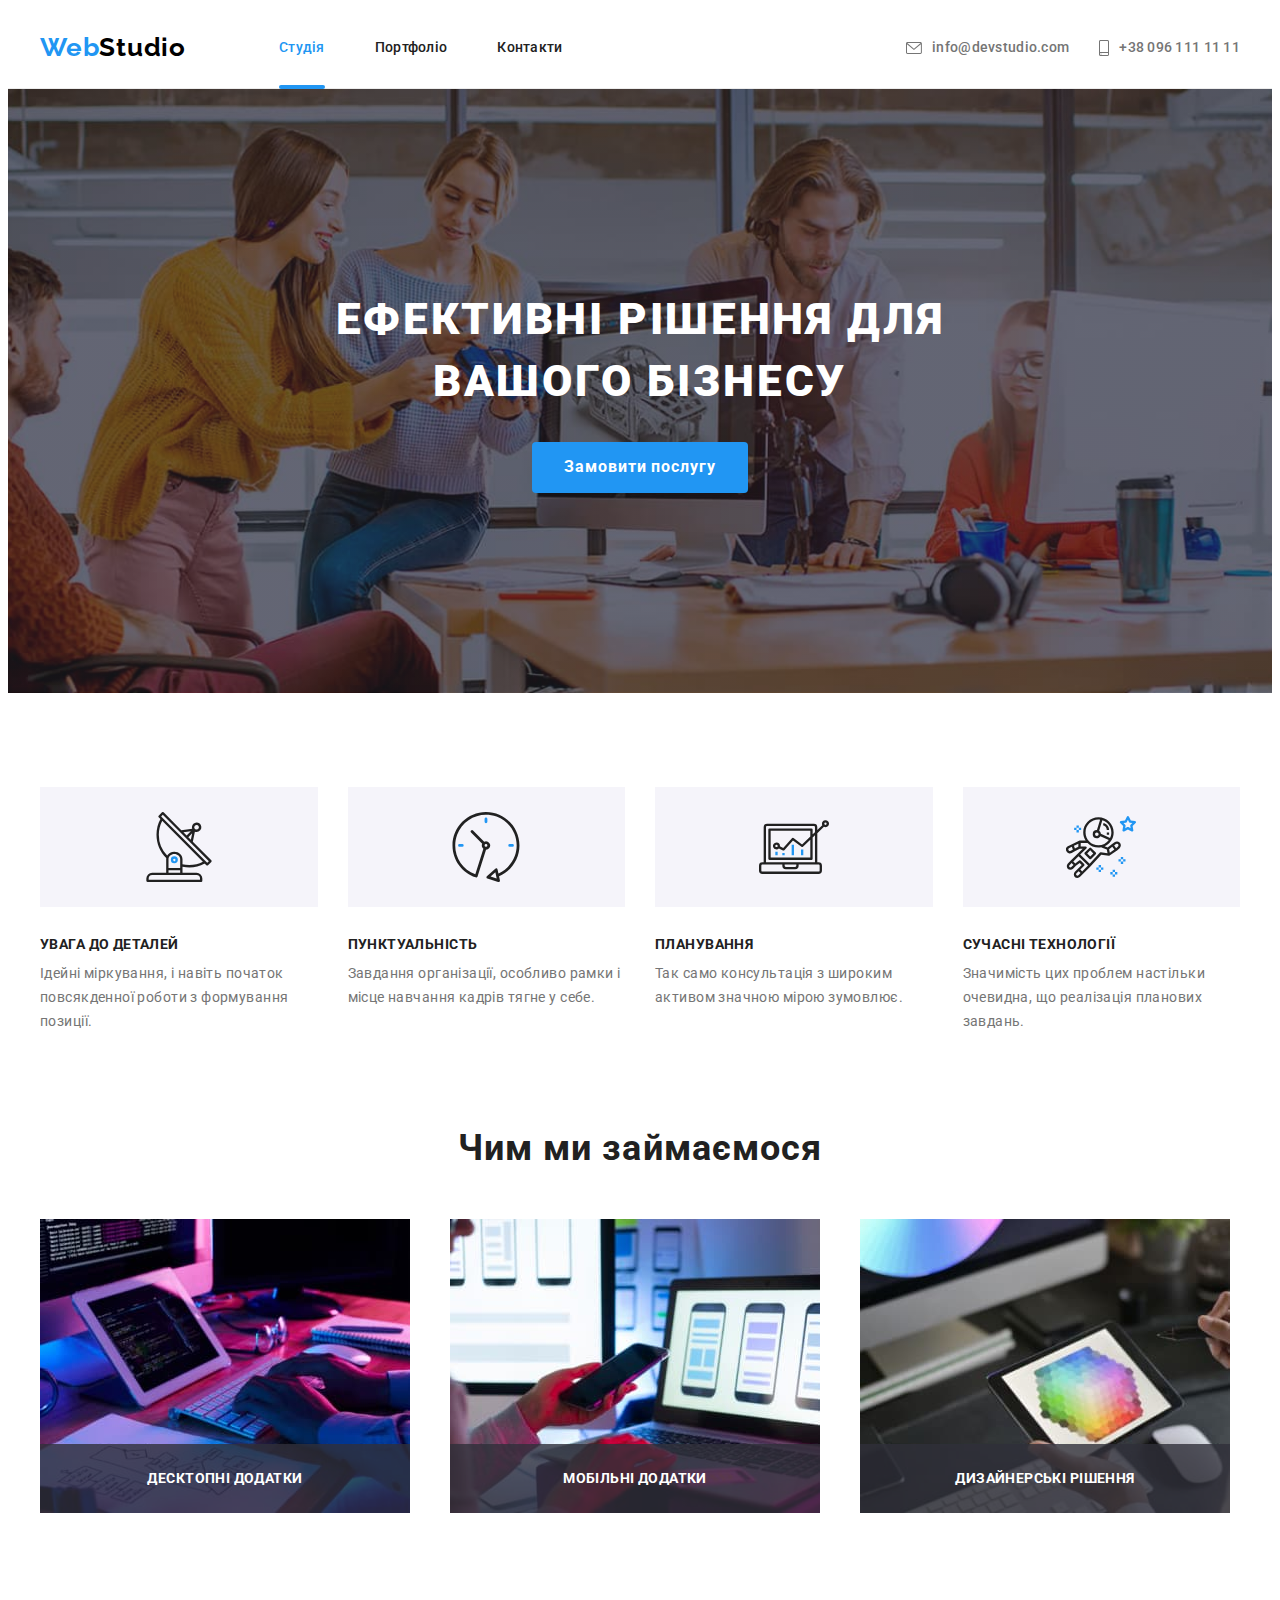
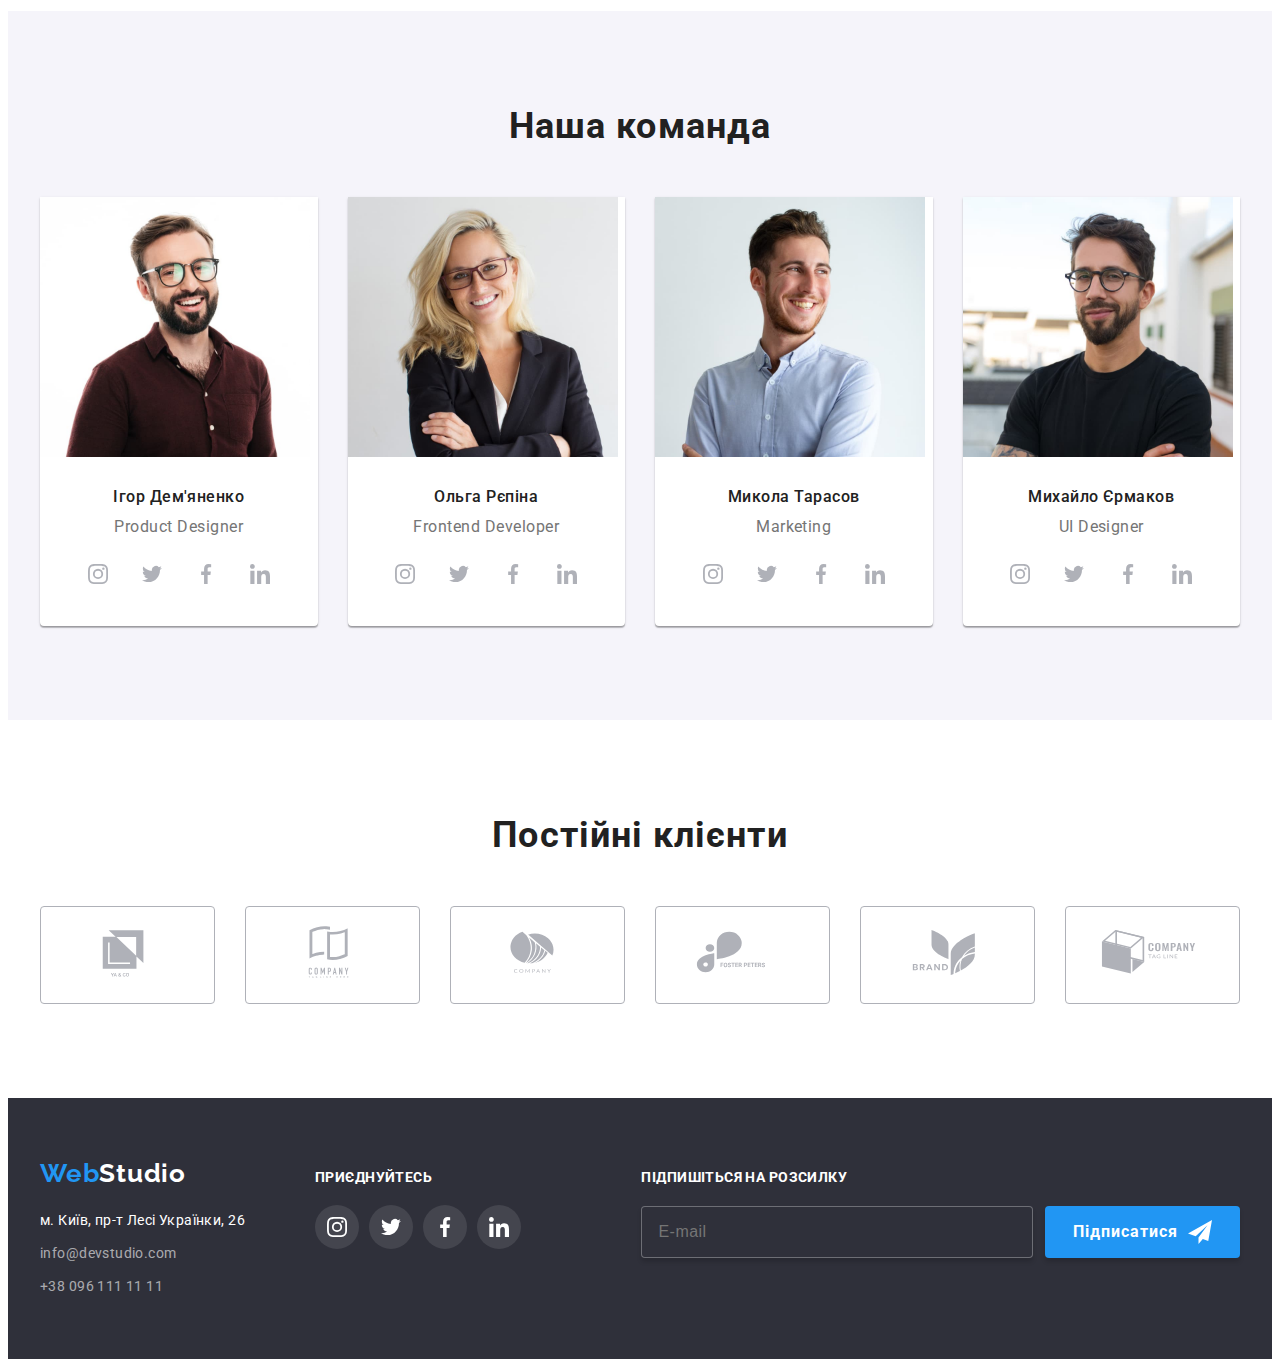
==== index.html @ 4462b72f "hw7" ====
<!DOCTYPE html>
<!-- установить язык страницы -->
<html lang="uk">

<head>
  <meta charset="UTF-8">
  <meta http-equiv="X-UA-Compatible" content="IE=edge">
  <meta name="viewport" content="width=device-width, initial-scale=1.0">
  <title>WebStudio</title>
  <!-- подключение шрифтов -->
  <link rel="preconnect" href="https://fonts.googleapis.com">
  <link rel="preconnect" href="https://fonts.gstatic.com" crossorigin>
  <link href="https://fonts.googleapis.com/css2?family=Raleway:wght@700&family=Roboto:wght@400;500;700;900&display=swap"
    rel="stylesheet">
  <!-- нормализатор modern-normalize -->
  <link rel="stylesheet" href="https://cdnjs.cloudflare.com/ajax/libs/modern-normalize/1.1.0/modern-normalize.min.css"
    integrity="sha512-wpPYUAdjBVSE4KJnH1VR1HeZfpl1ub8YT/NKx4PuQ5NmX2tKuGu6U/JRp5y+Y8XG2tV+wKQpNHVUX03MfMFn9Q=="
    crossorigin="anonymous" referrerpolicy="no-referrer" />
  <!-- подключение стилей -->
  <link rel="stylesheet" href="./css/styles.css">
</head>

<body>

  <header class="header">
    <div class="container">

      <a class="logo link" href="./index.html" lang="en">
        <span class="accent-color">Web</span><span class="secondary-color">Studio</span></a>

      <nav>
        <ul class="site-nav list">
          <li class="item-nav"><a class="link-nav current link" href="">Студія</a></li>
          <li class="item-nav"><a class="link-nav link" href="./portfolio.html">Портфоліо</a></li>
          <li class="item-nav"><a class="link-nav link" href="">Контакти</a></li>
        </ul>
      </nav>

      <ul class="contact-header list">

        <li class="item-contact">
          <a class="link-contact link" href="mailto:info@devstudio.com">
            <svg width="16" height="12">
              <use href="./images/icons.svg#icon-envelope"></use>
            </svg>info@devstudio.com</a>
        </li>

        <li class="item-contact">
          <a class="link-contact link" href="tel:+380961111111">
            <svg width="10" height="16">
              <use href="./images/icons.svg#icon-smartphone"></use>
            </svg>+38 096 111 11 11</a>
        </li>
      </ul>
    </div>
  </header>

  <main>

    <!-- hero -->
    <section class="section hero">
      <div class="container">
        <h1 class="title-hero">Ефективні рішення для<br>вашого бізнесу</h1>
        <!-- добавлен JS data-modal-open -->
        <button class="button-hero" type="button" data-modal-open>Замовити послугу</button>
      </div>
    </section>

    <!-- features -->
    <section class="section">
      <div class="container">
        <h2 class="visually-hidden">Особлівості студії</h2>

        <ul class="list-features list">

          <li class="item-features icon-antenna">
            <div class="icon-box">
              <svg width="70" height="70">
                <use href="./images/icons.svg#icon-antenna"></use>
              </svg>
            </div>
            <h3 class="title-secondary title-features">УВАГА ДО ДЕТАЛЕЙ</h3>
            <p class="text-features">Ідейні міркування, і навіть початок повсякденної роботи з формування позиції.</p>
          </li>

          <li class="item-features icon-clock">
            <div class="icon-box">
              <svg width="70" height="70">
                <use href="./images/icons.svg#icon-clock"></use>
              </svg>
            </div>
            <h3 class="title-secondary title-features">ПУНКТУАЛЬНІСТЬ</h3>
            <p class="text-features">Завдання організації, особливо рамки і місце навчання кадрів тягне у себе.</p>
          </li>

          <li class="item-features icon-diagram">
            <div class="icon-box">
              <svg width="70" height="70">
                <use href="./images/icons.svg#icon-diagram"></use>
              </svg>
            </div>
            <h3 class="title-secondary title-features">ПЛАНУВАННЯ</h3>
            <p class="text-features">Так само консультація з широким активом значною мірою зумовлює.</p>
          </li>

          <li class="item-features icon-astronaut">
            <div class="icon-box">
              <svg width="70" height="70">
                <use href="./images/icons.svg#icon-astronaut"></use>
              </svg>
            </div>
            <h3 class="title-secondary title-features">СУЧАСНІ ТЕХНОЛОГІЇ</h3>
            <p class="text-features">Значимість цих проблем настільки очевидна, що реалізація планових завдань.</p>
          </li>
        </ul>
      </div>
    </section>

    <!-- services -->
    <section class="section services">
      <div class="container">
        <h2 class="title">Чим ми займаємося</h2>
        <ul class="list-services list">

          <li class="item-services">
            <div class="box-services">
              <a href="#">
                <img class="image" src="./images/box-1.jpg"
                  alt="Робочий стіл на якому стоїть монітор, планшет, руки людини набирають текст на клавіатурі, поряд лист бумаги з схемою"
                  width="370">
                <h3 class="title-secondary title-services">Десктопні додатки</h3>
              </a>
            </div>
          </li>

          <li class="item-services">
            <div class="box-services">
              <a href="#">
                <img class="image" src="./images/box-2.jpg"
                  alt="Руки держать мобільний телефон, на єкрані ноутбука зображено 3 мобільних телефона" width="370">
                <h3 class="title-secondary title-services">Мобільні додатки</h3>
              </a>
            </div>
          </li>

          <li class="item-services">
            <div class="box-services">
              <a href="#">
                <img class="image" src="./images/box-3.jpg"
                  alt="Руки держать планшет, на якому зображено кольорову фігуру" width="370">
                <h3 class="title-secondary title-services">Дизайнерські рішення</h3>
              </a>
            </div>
          </li>
        </ul>
      </div>
    </section>

    <!-- staff -->
    <section class="section staff">
      <div class="container">

        <h2 class="title">Наша команда</h2>

        <ul class="list-staff list">

          <!-- Card 1 -->
          <li class="item-staff">
            <img class="image" src="./images/img-1.jpg" alt="Зображення Ігора Дем'яненка" width="270">
            <div class="description">
              <h3 class="title-staff">Ігор Дем'яненко</h3>
              <p class="text-staff" lang="en">Product Designer</p>
              <ul class="socials list">
                <li class="item-socials">
                  <a class="link-socials link" href="">
                    <svg width="20" height="20">
                      <use href="./images/icons.svg#icon-instagram"></use>
                    </svg>
                  </a>
                </li>

                <li class="item-socials">
                  <a class="link-socials link" href="">
                    <svg width="20" height="20">
                      <use href="./images/icons.svg#icon-twitter"></use>
                    </svg>
                  </a>
                </li>

                <li class="item-socials">
                  <a class="link-socials link" href="">
                    <svg width="20" height="20">
                      <use href="./images/icons.svg#icon-facebook"></use>
                    </svg>
                  </a>
                </li>

                <li class="item-socials">
                  <a class="link-socials link" href="">
                    <svg width="20" height="20">
                      <use href="./images/icons.svg#icon-linkedin"></use>
                    </svg>
                  </a>
                </li>
              </ul>
            </div>

          </li>

          <!-- Cadr 2 -->
          <li class="item-staff">
            <img class="image" src="./images/img-2.jpg" alt="Зображення Ольги Рєпіної" width="270">
            <div class="description">
              <h3 class="title-staff">Ольга Рєпіна</h3>
              <p class="text-staff" lang="en">Frontend Developer</p>

              <ul class="socials list">
                <li class="item-socials">
                  <a class="link-socials link" href="">
                    <svg width="20" height="20">
                      <use href="./images/icons.svg#icon-instagram"></use>
                    </svg>
                  </a>
                </li>

                <li class="item-socials">
                  <a class="link-socials link" href="">
                    <svg width="20" height="20">
                      <use href="./images/icons.svg#icon-twitter"></use>
                    </svg>
                  </a>
                </li>

                <li class="item-socials">
                  <a class="link-socials link" href="">
                    <svg width="20" height="20">
                      <use href="./images/icons.svg#icon-facebook"></use>
                    </svg>
                  </a>
                </li>

                <li class="item-socials">
                  <a class="link-socials link" href="">
                    <svg width="20" height="20">
                      <use href="./images/icons.svg#icon-linkedin"></use>
                    </svg>
                  </a>
                </li>
              </ul>
            </div>
          </li>

          <!-- Card 3 -->
          <li class="item-staff">
            <img class="image" src="./images/img-3.jpg" alt="Зображення Миколи Тарасова" width="270">
            <div class="description">
              <h3 class="title-staff">Микола Тарасов</h3>
              <p class="text-staff" lang="en">Marketing</p>

              <ul class="socials list">
                <li class="item-socials">
                  <a class="link-socials link" href="">
                    <svg width="20" height="20">
                      <use href="./images/icons.svg#icon-instagram"></use>
                    </svg>
                  </a>
                </li>

                <li class="item-socials">
                  <a class="link-socials link" href="">
                    <svg width="20" height="20">
                      <use href="./images/icons.svg#icon-twitter"></use>
                    </svg>
                  </a>
                </li>

                <li class="item-socials">
                  <a class="link-socials link" href="">
                    <svg width="20" height="20">
                      <use href="./images/icons.svg#icon-facebook"></use>
                    </svg>
                  </a>
                </li>

                <li class="item-socials">
                  <a class="link-socials link" href="">
                    <svg width="20" height="20">
                      <use href="./images/icons.svg#icon-linkedin"></use>
                    </svg>
                  </a>
                </li>
              </ul>
            </div>
          </li>

          <!-- cadr 4 -->
          <li class="item-staff">
            <img class="image" src="./images/img-4.jpg" alt="Зображення Михайла Єрмакова" width="270">
            <div class="description">
              <h3 class="title-staff">Михайло Єрмаков</h3>
              <p class="text-staff" lang="en">UI Designer</p>

              <ul class="socials list">
                <li class="item-socials">
                  <a class="link-socials link" href="">
                    <svg width="20" height="20">
                      <use href="./images/icons.svg#icon-instagram"></use>
                    </svg>
                  </a>
                </li>

                <li class="item-socials">
                  <a class="link-socials link" href="">
                    <svg width="20" height="20">
                      <use href="./images/icons.svg#icon-twitter"></use>
                    </svg>
                  </a>
                </li>

                <li class="item-socials">
                  <a class="link-socials link" href="">
                    <svg width="20" height="20">
                      <use href="./images/icons.svg#icon-facebook"></use>
                    </svg>
                  </a>
                </li>

                <li class="item-socials">
                  <a class="link-socials link" href="">
                    <svg width="20" height="20">
                      <use href="./images/icons.svg#icon-linkedin"></use>
                    </svg>
                  </a>
                </li>
              </ul>
            </div>
          </li>
        </ul>
      </div>
    </section>

    <!-- customers -->
    <section class="section customers">
      <div class="container">

        <h2 class="title">Постійні клієнти</h2>

        <ul class="list-customers list">

          <li class="item-customers">
            <a class="link-customers link" href="">
              <svg width="106" height="60">
                <use class="icon-customers" href="./images/icons.svg#icon-logo-1"></use>
              </svg>
            </a>
          </li>

          <li class="item-customers">
            <a class="link-customers link" href="">
              <svg width="106" height="60">
                <use class="icon-customers" href="./images/icons.svg#icon-logo-2"></use>
              </svg>
            </a>
          </li>

          <li class="item-customers">
            <a class="link-customers link" href="">
              <svg width="106" height="60">
                <use class="icon-customers" href="./images/icons.svg#icon-logo-3"></use>
              </svg>
            </a>
          </li>

          <li class="item-customers">
            <a class="link-customers link" href="">
              <svg width="106" height="60">
                <use class="icon-customers" href="./images/icons.svg#icon-logo-4"></use>
              </svg>
            </a>
          </li>

          <li class="item-customers">
            <a class="link-customers link" href="">
              <svg width="106" height="60">
                <use class="icon-customers" href="./images/icons.svg#icon-logo-5"></use>
              </svg>
            </a>
          </li>

          <li class="item-customers">
            <a class="link-customers link" href="">
              <svg width="106" height="60">
                <use class="icon-customers" href="./images/icons.svg#icon-logo-6"></use>
              </svg>
            </a>
          </li>

        </ul>
      </div>
    </section>
  </main>

  <footer class="footer">
    <div class="container">
      <div class="list-footer list">

        <!-- WebStudio -->
        <div class="item-footer">
          <a class="logo link" href="./index.html" lang="en">
            <span class="accent-color">Web</span><span class="secondary-color">Studio</span></a>

          <address>
            <ul class="contact-footer list">
              <li class="item-contact address">м. Київ, пр-т Лесі Українки, 26</li>
              <li class="item-contact"><a class="link-contact link-footer link"
                  href="mailto:info@devstudio.com">info@devstudio.com</a>
              </li>
              <li class="item-contact"><a class="link-contact link-footer link" href="tel:+380961111111">+38 096 111 11
                  11</a></li>
            </ul>
          </address>
        </div>

        <!-- приєднуйтесь -->
        <div class="item-footer">
          <h2 class="title-socials">приєднуйтесь</h2>
          <ul class="socials list">
            <li class="item-socials">
              <a class="link-socials footer-socials link" href="">
                <svg width="20" height="20">
                  <use href="./images/icons.svg#icon-instagram"></use>
                </svg>
              </a>
            </li>

            <li class="item-socials">
              <a class="link-socials footer-socials link" href="">
                <svg width="20" height="20">
                  <use href="./images/icons.svg#icon-twitter"></use>
                </svg>
              </a>
            </li>

            <li class="item-socials">
              <a class="link-socials footer-socials link" href="">
                <svg width="20" height="20">
                  <use href="./images/icons.svg#icon-facebook"></use>
                </svg>
              </a>
            </li>

            <li class="item-socials">
              <a class="link-socials footer-socials link" href="">
                <svg width="20" height="20">
                  <use href="./images/icons.svg#icon-linkedin"></use>
                </svg>
              </a>
            </li>
          </ul>
        </div>

        <!-- підпишіться на розсилку -->
        <div class="item-footer">
          <label for="mail-footer" class="title-socials">Підпишіться на розсилку</label>
          <div class="input-btn">
            <input class="input-footer" type="email" name="user-email" id="mail-footer" placeholder="E-mail">
            <button class="btn-send btn-footer" type="button">
              Підписатися
              <svg class="icon-telegram" width="24" height="24">
                <use href="./images/icons.svg#icon-footer-telegram"></use>
              </svg>
            </button>
          </div>

        </div>
      </div>
    </div>
  </footer>

  <!-- Модально окно -->
  <!-- добавлен JS data-modal -->
  <div class="backdrop is-hidden" data-modal>

    <div class="modal">
      <!-- добавлен JS data-modal-close -->
      <button class="close-link" type="button" data-modal-close href="">
        <svg class="icon-close" width="18" height="18">
          <use href="./images/icons.svg#icon-close"></use>
        </svg>
      </button>
      <!-- <a class="close-link" data-modal-close href="">
        <svg class="icon-close" width="18" height="18">
          <use href="./images/icons.svg#icon-close"></use>
        </svg>
      </a> -->

      <form class="form" name="userdata">

        <h2 class="form-title">Залиште свої дані, ми вам передзвонимо</h2>

        <div class="form-field">
          <label class="form-label" for="name">Ім'я</label>
          <div class="box-input">
            <input class="form-input" type="text" name="username" id="name">
            <svg class="form-icon" width="18" height="18">
              <use href="./images/icons.svg#icon-form-name"></use>
            </svg>
          </div>

        </div>

        <div class="form-field">
          <label class="form-label" for="tel">Телефон</label>
          <div class="box-input">
            <input class="form-input" type="tel" name="usertel" id="tel">
            <svg class="form-icon" width="18" height="18">
              <use href="./images/icons.svg#icon-form-tel"></use>
            </svg>
          </div>
        </div>

        <div class="form-field">
          <label class="form-label" for="mail">Пошта</label>
          <div class="box-input">
            <input class="form-input" type="email" name="usermail" id="mail">
            <svg class="form-icon" width="18" height="18">
              <use href="./images/icons.svg#icon-form-mail"></use>
            </svg>
          </div>
        </div>

        <div class="form-field comment">
          <label class="form-label" for="comment">Коментар</label>
          <textarea class="form-input form-comment" name="comment" id="comment" rows="8"
            placeholder="Введіть текст"></textarea>
        </div>

        <!-- Checkbox -->
        <div class="form-consent">
          <label class="checkbox-label">
            <input class="checkbox" type="checkbox" name="userconsent">
            <span class="checkbox-icon"></span>

            <!-- вариант с использованием спрайта -->
            <!-- <svg class="checkbox-icon" width="16" height="15">
              <use href="./images/icons.svg#icon-form-check"></use>
            </svg> -->

            Погоджуюся з розсилкою та приймаю <a href="#">Умови договору</a>
          </label>
        </div>

        <div class="form-buttom">
          <button class="btn-send" type="submit">Відправити</button>
        </div>

      </form>
    </div>
  </div>

  <!-- JS для открытияя/закрытия модального онка -->
  <script src="./js/modal.js"></script>
</body>

</html>
---- css/styles.css ----
:root {
  --margin-item: 30px;
  --text-main-color: #757575;
  --text-secondary-color: #212121;
  --white-color: #FFFFFF;
  --black-color: #000000;
  --accent-color: #2196F3;
  --accent-secondary-color: #188CE8;
  --bg-primary-color: #2F303A;
  --bg-secondary-color: #F5F5F5;
  --bg-tertiary-color: #F5F4FA;
  --icon-color: #AFB1B8;
}

body {
  font-family: 'Roboto', sans-serif;

  color: var(--text-main-color);
  background-color: var(--white-color);

}

button {
  font-family: 'Roboto', sans-serif;
  cursor: pointer;
}

.list {
  margin: 0;
  padding: 0;

  list-style: none;
}

.link {
  text-decoration: none;
}

h1,
h2,
h3,
p {
  margin: 0;
}

.title {
  margin-bottom: 50px;

  font-weight: 700;
  font-size: 36px;
  line-height: 42px;
  text-align: center;
  letter-spacing: 0.03em;

  color: var(--text-secondary-color);
}

.title-secondary {
  font-weight: 700;
  font-size: 14px;
  line-height: 1.1;
  letter-spacing: 0.03em;
  text-transform: uppercase;
  text-align: left;

  color: var(--text-secondary-color);
}

.visually-hidden {
  position: absolute;
  white-space: nowrap;
  width: 1px;
  height: 1px;
  overflow: hidden;
  border: 0;
  padding: 0;
  clip: rect(0 0 0 0);
  clip-path: inset(50%);
  margin: -1px;
}

.section {
  padding-top: 94px;
  padding-bottom: 94px;
}

.container {
  padding: 0 15px;

  width: 1200px;
  margin: 0 auto;
}

.image {
  display: block;
}


/* header */

.header {
  border-bottom-width: 1px;
  border-bottom-style: solid;
  border-bottom-color: #ECECEC;
}

.header .container {
  display: flex;
  align-items: center;
}

.logo {
  font-family: 'Raleway', sans-serif;
  font-weight: 700;
  font-size: 26px;
  line-height: 1.2;
  letter-spacing: 0.03em;
}

.header .logo {
  margin-right: 93px;
}

.header .accent-color {
  color: var(--accent-color);
}

.header .secondary-color {
  color: var(--black-color);
}

.site-nav {
  display: flex;

  padding-top: 32px;
  padding-bottom: 32px;
}

.item-nav:not(:last-child) {
  margin-right: 50px;
}

.item-nav {
  position: relative;
}

.link-nav {
  color: var(--text-secondary-color);

  transition:
    color 250ms cubic-bezier(0.4, 0, 0.2, 1) 0s;
}

.link-nav:hover,
.link-nav:focus {
  color: var(--accent-color);
}

.link-nav.current {
  color: var(--accent-color);
}

.link-nav.current::after {
  position: absolute;
  display: block;

  margin-top: 29px;
  width: 100%;
  height: 4px;

  content: '';
  border-radius: 2px;
  background-color: var(--accent-color);
}

.site-nav,
.contact-header {
  font-weight: 500;
  font-size: 14px;
  line-height: 1.14;
  letter-spacing: 0.02em;
}

.contact-header {
  display: flex;
  margin-left: auto;
}

.header .item-contact:not(:last-child) {
  margin-right: 30px;
}

.link-contact {
  display: flex;
  align-items: center;

  color: var(--text-main-color);
  fill: var(--text-main-color);

  transition:
    color 250ms cubic-bezier(0.4, 0, 0.2, 1) 0s,
    fill 250ms cubic-bezier(0.4, 0, 0.2, 1) 0s;
}

.link-contact>svg {
  margin-right: 10px;
}

.link-contact:hover,
.link-contact:focus {
  color: var(--accent-color);
  fill: var(--accent-color);
}


/* ========== STUDIO PAGE ========== */


/* hero */

.hero {
  padding-top: 200px;
  padding-bottom: 200px;

  max-width: 1600px;
  margin: 0 auto;

  text-align: center;

  background-image:
    linear-gradient(to bottom,
      rgba(47, 48, 58, 0.4),
      rgba(47, 48, 58, 0.4)),
    url('../images/hero-bg.jpeg');

  background-position: center;
  background-repeat: no-repeat;
  background-size: cover;
  background-color: #C4C4C4;

}

.title-hero {
  margin-bottom: 30px;

  font-weight: 900;
  font-size: 44px;
  line-height: 1.4;
  letter-spacing: 0.06em;
  text-transform: uppercase;

  color: var(--white-color);
}

.button-hero {
  align-items: center;

  padding: 10px 32px;

  font-weight: 700;
  font-size: 16px;
  line-height: 1.9;
  text-align: center;
  letter-spacing: 0.06em;

  color: var(--white-color);
  background-color: var(--accent-color);

  border: none;
  border-radius: 4px;

  transition:
    background-color 250ms cubic-bezier(0.4, 0, 0.2, 1) 0s;
}

.button-hero:hover,
.button-hero:focus {
  background-color: var(--accent-secondary-color);
}


/* features */

.list-features {
  display: flex;
  flex-wrap: wrap;

  margin-right: calc(-1 * var(--margin-item));
  margin-bottom: calc(-1 * var(--margin-item));
}

.item-features {
  margin-right: var(--margin-item);
  margin-bottom: var(--margin-item);

  flex-basis: calc(100% / 4 - var(--margin-item));
}

.item-features:not(:last-child) {
  margin-right: 30px;
}

.icon-box {
  display: flex;
  justify-content: center;
  align-items: center;

  margin-bottom: 30px;
  height: 120px;

  background-color: var(--bg-tertiary-color);
}

.title-features {
  margin-bottom: 10px;
}

.text-features {
  font-size: 14px;
  line-height: 1.7;
  letter-spacing: 0.03em;
}


/* services */

.services {
  padding-top: 0;
}

.list-services {
  display: flex;
  flex-wrap: wrap;

  margin-right: -30px;
  margin-bottom: -30px;
}

.item-services {
  flex-basis: calc(100% / 3 - 30px);
}

.item-services:not(:last-child) {
  margin-right: 30px;
  margin-bottom: 30px;
}

.box-services {
  position: relative;
  display: inline-block;
}

.title-services {
  position: absolute;
  bottom: 0;
  left: 0;

  padding-top: 27px;
  padding-bottom: 27px;
  width: 100%;

  text-align: center;

  color: var(--white-color);
  background-color: rgba(47, 48, 58, 0.8);
}


/* staff */

.staff {
  background-color: var(--bg-tertiary-color);
}

.list-staff {
  display: flex;
  flex-wrap: wrap;

  margin-right: calc(-1 * var(--margin-item));
  margin-bottom: calc(-1 * var(--margin-item));
}

.item-staff {
  flex-basis: calc(100% / 4 - var(--margin-item));

  margin-right: var(--margin-item);
  margin-bottom: var(--margin-item);

  background-color: var(--white-color);
  box-shadow: 0px 1px 3px rgba(0, 0, 0, 0.12),
    0px 1px 1px rgba(0, 0, 0, 0.14),
    0px 2px 1px rgba(0, 0, 0, 0.2);
  border-radius: 0px 0px 4px 4px
}

.item-staff:not(:last-child) {
  margin-right: 30px;
}

.staff .description {
  padding-top: 30px;
  padding-bottom: 30px;
}

.title-staff {
  margin-bottom: 10px;

  font-weight: 500;
  font-size: 16px;
  line-height: 1.2;
  text-align: center;
  letter-spacing: 0.03em;

  color: var(--text-secondary-color);
}

.text-staff {
  margin-bottom: 16px;

  font-size: 16px;
  line-height: 1.2;
  text-align: center;
  letter-spacing: 0.03em;
}

.socials {
  display: flex;
  flex-wrap: wrap;
  justify-content: center;
}

.item-socials:not(:last-child) {
  margin-right: 10px;
}

.link-socials {
  display: flex;
  justify-content: center;
  align-items: center;

  width: 44px;
  height: 44px;


  background-color: var(--white-color);
  fill: var(--icon-color);
  border-radius: 50%;

  transition:
    background-color 250ms cubic-bezier(0.4, 0, 0.2, 1) 0s,
    fill 250ms cubic-bezier(0.4, 0, 0.2, 1) 0s;
}

.link-socials:hover,
.link-socials:focus,
.link-socials.footer-socials:hover,
.link-socials.footer-socials:focus {
  background-color: var(--accent-color);
  fill: var(--white-color);
}


/* customers */

.list-customers {
  display: flex;
  flex-wrap: wrap;

  margin-right: calc(-1 * var(--margin-item));
  margin-bottom: calc(-1 * var(--margin-item));

}

.item-customers {
  flex-basis: calc(100% / 6 - var(--margin-item));

  margin-right: var(--margin-item);
  margin-bottom: var(--margin-item);

  background-color: var(--white-color);
}

.item-customers:not(:last-child) {
  margin-right: 30px;
}

.link-customers {
  display: block;

  padding: 16px 30px;

  color: var(--icon-color);
  fill: var(--icon-color);
  border-width: 1px;
  border-style: solid;
  border-radius: 4px;

  transition:
    color 250ms cubic-bezier(0.4, 0, 0.2, 1) 0s,
    fill 250ms cubic-bezier(0.4, 0, 0.2, 1) 0s;
}

.icon-customers {
  width: 41px;
  height: 46.7px;
  fill: currentColor;

  transition:
    fill 250ms cubic-bezier(0.4, 0, 0.2, 1) 0s;
}

.link-customers:hover,
.link-customers:focus {
  color: var(--accent-color);
  fill: var(--accent-color);
}


/* ========== PORTFOLIO PAGE ========== */


/* filter button */

.filter {
  display: flex;
  justify-content: center;

  margin-bottom: 50px;
}

.item-filter:not(:last-child) {
  margin-right: 8px;
}

.button-filter {
  padding: 8px 22px;

  font-weight: 500;
  font-size: 16px;
  line-height: 1.6;
  text-align: center;
  letter-spacing: 0.03em;

  color: var(--text-secondary-color);
  background-color: var(--bg-tertiary-color);
  border: none;
  border-radius: 4px;

  transition:
    color 250ms cubic-bezier(0.4, 0, 0.2, 1) 0s,
    background-color 250ms cubic-bezier(0.4, 0, 0.2, 1) 0s,
    box-shadow 250ms cubic-bezier(0.4, 0, 0.2, 1) 0s;
}

.button-filter:hover,
.button-filter:focus {
  color: var(--white-color);
  background-color: var(--accent-color);
  box-shadow: 0px 3px 1px rgba(0, 0, 0, 0.1),
    0px 1px 2px rgba(0, 0, 0, 0.08),
    0px 2px 2px rgba(0, 0, 0, 0.12);
}

/* activities */

.list-activities {
  display: flex;
  flex-wrap: wrap;

  margin-right: calc(-1 * var(--margin-item));
  margin-bottom: calc(-1 * var(--margin-item));
}

.item-activities {
  flex-basis: calc((100%) / 3 - var(--margin-item));

  margin-right: var(--margin-item);
  margin-bottom: var(--margin-item);
}

.link-activities {
  color: var(--text-secondary-color);

  transition:
    box-shadow 250ms cubic-bezier(0.4, 0, 0.2, 1) 0s;
}

.link-activities:hover,
.link-activities:focus {
  /* тень работает только на блочных элементах
  поэтому добавлен display block */
  display: block;
  box-shadow: 0px 1px 1px rgba(0, 0, 0, 0.12),
    0px 4px 4px rgba(0, 0, 0, 0.06),
    1px 4px 6px rgba(0, 0, 0, 0.16);
}

.overlay-activities {
  position: relative;
  overflow: hidden;
}

.text-overlay {
  position: absolute;
  top: 0;
  left: 0;

  display: flex;
  align-items: center;

  width: 100%;
  height: 100%;
  padding: 0px 24px;

  font-size: 18px;
  line-height: 1.5555;
  letter-spacing: 0.03em;

  color: var(--white-color);
  background-color: rgba(33, 150, 243, 0.9);
}

.text-overlay {
  transform: translateY(100%);
  transition: transform 250ms cubic-bezier(0.4, 0, 0.2, 1) 0ms;
}

.link-activities:hover .text-overlay,
.link-activities:focus .text-overlay {
  transform: translate(0);
}

.link-activities .description {
  padding: 20px 24px;
  border: 1px solid #EEEEEE;
  border-top-width: 0;
}

.title-activities {
  margin-bottom: 4px;

  font-weight: 700;
  font-size: 18px;
  line-height: 2.0;
  letter-spacing: 0.06em;
  text-align: left;

  color: var(--text-secondary-color);
}

.text-activities {
  font-size: 16px;
  line-height: 1.9;
  letter-spacing: 0.03em;

  color: var(--text-main-color);
}


/* footer */

.footer {
  padding-top: 60px;
  padding-bottom: 60px;

  background-color: var(--bg-primary-color);
}

.list-footer {
  display: flex;
  align-items: baseline;
}

.footer .logo {
  display: inline-block;
  margin-bottom: 20px;
}

.footer .accent-color {
  color: var(--accent-color);
}

.footer .secondary-color {
  color: var(--white-color);
}

.item-footer:not(:last-child) {
  margin-right: 70px;
}

.item-footer:nth-child(2) {
  margin-right: 93px;
}

.item-footer:nth-child(3) {
  margin-left: auto;
}

.input-btn {
  display: flex;
  margin-top: 20px;
}

.input-footer {
  margin-right: 12px;
  padding: 15px 16px;

  width: 358px;

  font-size: 16px;
  line-height: 1.25;
  letter-spacing: 0.03em;

  color: var(--white-color);
  background-color: var(--bg-primary-color);
  border: 1px solid rgba(255, 255, 255, 0.3);
  border-radius: 4px;
  box-shadow: 0px 4px 4px rgba(0, 0, 0, 0.15);

  /* outline: none; */
}

.input-footer:placeholder-shown {
  color: rgba(255, 255, 255, 0.6);
}

.btn-footer {
  display: flex;
  align-items: center;
}

.btn-footer {
  padding: 10px 28px;
}

.icon-telegram {
  margin-left: 10px;
  fill: var(--white-color);
}

.contact-footer {
  font-style: normal;
  font-size: 14px;
  line-height: 1.71;
  letter-spacing: 0.03em;
}

.footer .address {
  color: var(--white-color);
}

.footer .item-contact:not(:last-child) {
  margin-bottom: 9px;
}

.link-footer {
  color: rgba(255, 255, 255, 0.6);
}

.title-socials {
  margin-bottom: 20px;

  font-weight: 700;
  font-size: 14px;
  line-height: 1, 1429;
  letter-spacing: 0.03em;
  text-transform: uppercase;

  color: var(--white-color);
}

.link-socials.footer-socials {
  background-color: rgba(255, 255, 255, 0.1);
  fill: var(--white-color);

  transition:
    background-color 250ms cubic-bezier(0.4, 0, 0.2, 1) 0s;
}


/* modal window */

/* затемнение страницы */
.backdrop {
  position: fixed;
  top: 0;
  left: 0;

  width: 100%;
  height: 100%;

  background-color: rgba(0, 0, 0, 0.2);

  opacity: 1;
  transition: opacity 250ms cubic-bezier(0.4, 0, 0.2, 1) 0s;
}

/* свойства is-hidden отключаются и включаются
скриптом modal.js */
.backdrop.is-hidden {
  opacity: 0;
  pointer-events: none;
}

.backdrop.is-hidden .modal {
  /* анимация open/close модального окна (scale) */
  transform: translate(-50%, -50%) scale(0.9);
}

.modal {
  /* позиционирование modal window по центрру */
  position: absolute;
  top: 50%;
  left: 50%;

  min-width: 528px;
  min-height: 581px;

  background-color: var(--white-color);
  box-shadow: 0px 1px 3px rgba(0, 0, 0, 0.12), 0px 1px 1px rgba(0, 0, 0, 0.14), 0px 2px 1px rgba(0, 0, 0, 0.2);
  border-radius: 4px;

  /* анимация open/close модального окна (scale) */
  transform: translate(-50%, -50%) scale(1);
  transition: transform 250ms cubic-bezier(0.4, 0, 0.2, 1) 0s;
}

.close-link {
  position: absolute;
  top: 0;
  right: 0;

  display: flex;
  justify-content: center;
  align-items: center;

  margin-top: 8px;
  margin-right: 8px;
  padding: 6px;

  width: 30px;
  height: 30px;

  border-radius: 50%;
  border: 1px solid rgba(0, 0, 0, 0.1);
  background-color: var(--white-color);
}

.icon-close {
  fill: var(--black-color);
  transition:
    fill 250ms cubic-bezier(0.4, 0, 0.2, 1) 0s;
}

.close-link:hover .icon-close,
.close-link:focus .icon-close {
  fill: var(--accent-color);
}


/* form */

.form {
  padding: 40px;
}

.form-title {
  margin-bottom: 12px;

  font-size: 20px;
  line-height: 1.15;
  text-align: center;
  letter-spacing: 0.03em;

  color: var(--text-secondary-color);
}

.form-field {
  display: flex;
  flex-direction: column;

  margin-bottom: 10px;
}

.form-label {
  margin-bottom: 4px;

  font-size: 12px;
  line-height: 1.1666;
  letter-spacing: 0.01em;

  color: var(--text-main-color);
}

.box-input {
  position: relative;
  display: flex;
  flex-direction: column;
}

.form-input {
  padding-left: 42px;
  padding-right: 12px;
  height: 40px;

  font-size: 12px;
  line-height: 1.1666;
  letter-spacing: 0.01em;

  border: 1px solid rgba(33, 33, 33, 0.2);
  border-radius: 4px;

  outline: none;
  transition: border 250ms cubic-bezier(0.4, 0, 0.2, 1);
}

.form-icon {
  position: absolute;
  top: 50%;
  left: 12px;

  fill: var(--text-secondary-color);

  transform: translateY(-50%);
  transition: fill 250ms cubic-bezier(0.4, 0, 0.2, 1);
}

/* .form-input:focus,
.form-input:focus+.form-icon,
.form-comment:focus,
.form-field:hover .form-input,
.form-field:hover .form-icon,
.comment:hover .form-comment {
  fill: var(--accent-color);
  border-color: var(--accent-color);
} */

.form-field:focus-within .form-input,
.form-field:focus-within .form-icon,
.form-consent:focus-within .checkbox-icon,
.form-field:hover .form-input,
.form-field:hover .form-icon,
.checkbox-label:hover .checkbox-icon {
  fill: var(--accent-color);
  border-color: var(--accent-color);
}

.comment {
  margin-bottom: 20px;
}

.form-comment {
  resize: none;

  padding: 12px 16px;
  height: 120px;
}

.form-comment::placeholder {
  color: rgba(117, 117, 117, 0.5);
}

.form-consent {
  margin-bottom: 30px;

  font-size: 14px;
  line-height: 1.7143;
  letter-spacing: 0.03em;

  color: var(--text-main-color);
}

.form-consent a {
  text-decoration-line: underline;
  color: var(--accent-color);
}

.checkbox-label {
  display: flex;
  justify-content: center;
  align-items: center;
}

.checkbox {
  /* сброс к дефолтным стилей от браузера,
  скрытиие ориргинального чекбокса */
  /* appearance: none; */
  position: absolute;
  white-space: nowrap;
  width: 1px;
  height: 1px;
  overflow: hidden;
  border: 0;
  padding: 0;
  clip: rect(0 0 0 0);
  clip-path: inset(50%);
  margin: -1px;
}

.checkbox-icon {
  display: inline-block;
  margin-right: 7px;

  width: 16px;
  height: 15px;

  border: 2px solid var(--black-color);
  border-radius: 2px;

  transition:
    background-image 250ms cubic-bezier(0.4, 0, 0.2, 1),
    background-color 250ms cubic-bezier(0.4, 0, 0.2, 1),
    border-color 250ms cubic-bezier(0.4, 0, 0.2, 1);
}

.checkbox:checked+.checkbox-icon {
  border-color: var(--accent-color);
  background-image: url('../images/icon-check.svg');
  background-size: contain;
  background-origin: border-box;
  background-color: var(--accent-color);
}



/* Попытка сделать с использованием спрайта */
/* .checkbox-icon {
  border: 2px solid var(--black-color);
  border-radius: 2px;
}

.checkbox-icon use {
  fill: var(--white-color);
  opacity: 0;
}

.checkbox:checked~.checkbox-icon,
.checkbox:checked~.checkbox-icon use {
  opacity: 1;
  background-color: var(--accent-color);
  border-color: var(--accent-color);
} */

.form-buttom {
  /* display: flex; */
  /* justify-content: center; */
  text-align: center;
}

.btn-send {
  font-weight: 700;
  font-size: 16px;
  line-height: 1.875;
  letter-spacing: 0.06em;

  color: var(--white-color);
  background-color: var(--accent-color);
  box-shadow: 0px 4px 4px rgba(0, 0, 0, 0.15);
  border: none;
  border-radius: 4px;
}

.form-buttom .btn-send {
  padding: 10px 52px;
}

.btn-send:hover,
.btn-send:focus {
  background-color: var(--accent-secondary-color);
  box-shadow: 0px 4px 4px rgba(0, 0, 0, 0.15);
}
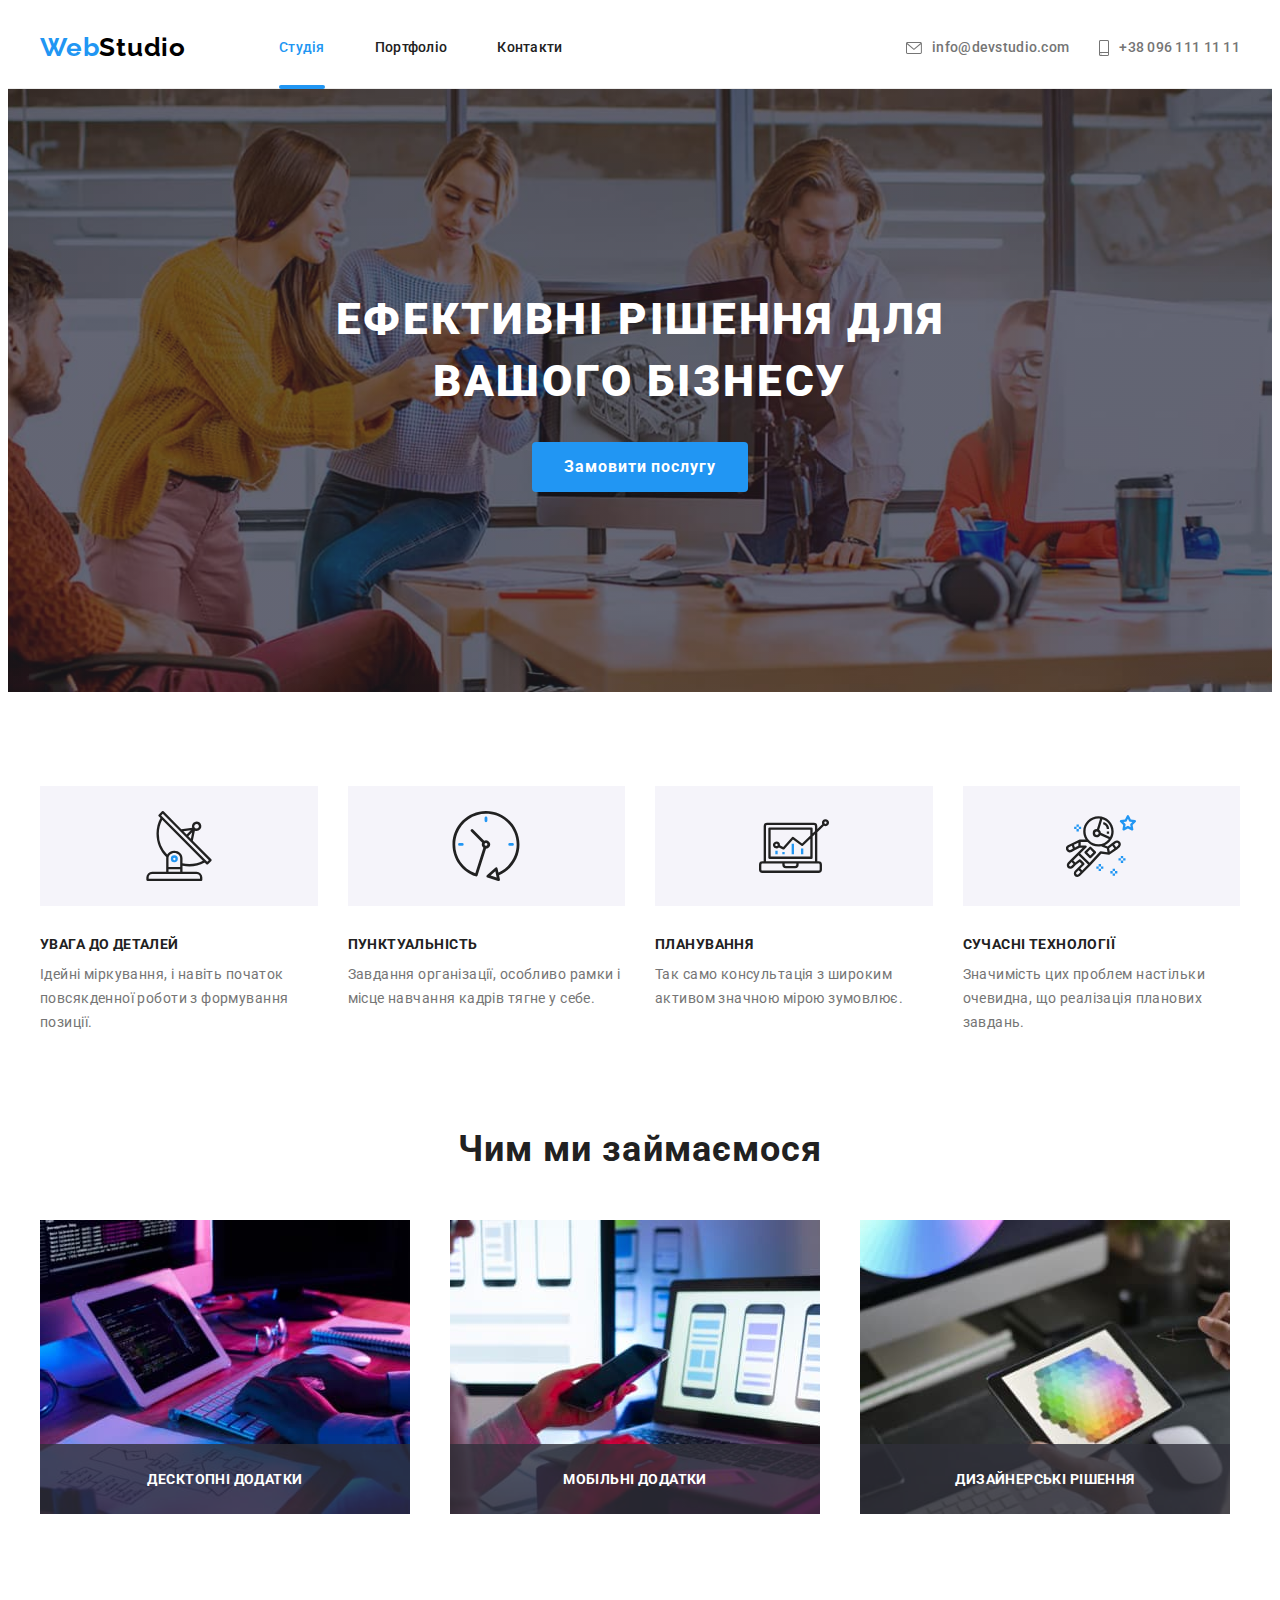
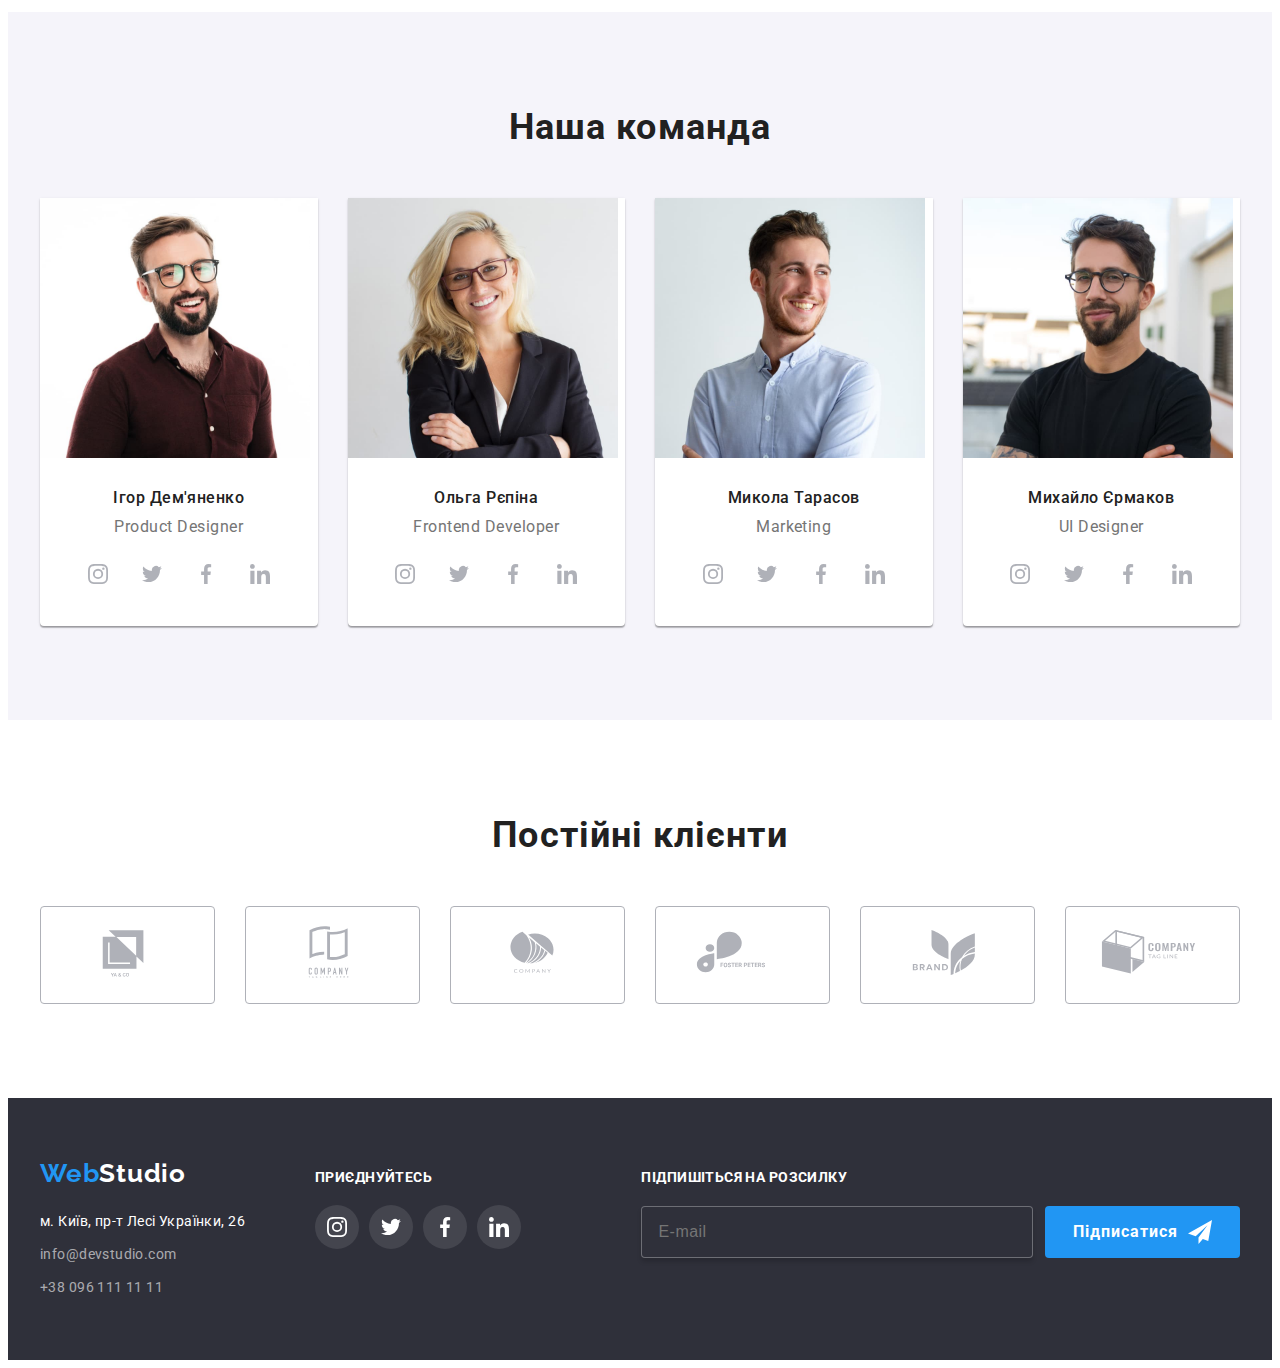
==== commit f5a58ad2: "hw7-1" ====
--- a/index.html
+++ b/index.html
@@ -17,39 +17,54 @@
     integrity="sha512-wpPYUAdjBVSE4KJnH1VR1HeZfpl1ub8YT/NKx4PuQ5NmX2tKuGu6U/JRp5y+Y8XG2tV+wKQpNHVUX03MfMFn9Q=="
     crossorigin="anonymous" referrerpolicy="no-referrer" />
   <!-- подключение стилей -->
-  <link rel="stylesheet" href="./css/styles.css">
+  <link rel="stylesheet" href="./css/main.min.css">
 </head>
 
 <body>
 
+  <!-- Header -->
   <header class="header">
     <div class="container">
 
       <a class="logo link" href="./index.html" lang="en">
-        <span class="accent-color">Web</span><span class="secondary-color">Studio</span></a>
+        <span class="logo__primy-color">Web</span><span class="logo__secondy-color">Studio</span>
+      </a>
 
       <nav>
         <ul class="site-nav list">
-          <li class="item-nav"><a class="link-nav current link" href="">Студія</a></li>
-          <li class="item-nav"><a class="link-nav link" href="./portfolio.html">Портфоліо</a></li>
-          <li class="item-nav"><a class="link-nav link" href="">Контакти</a></li>
+
+          <li class="site-nav__item">
+            <a class="site-nav__link site-nav__link--current link" href="">Студія</a>
+          </li>
+
+          <li class="site-nav__item">
+            <a class="site-nav__link link" href="./portfolio.html">Портфоліо</a>
+          </li>
+
+          <li class="site-nav__item">
+            <a class="site-nav__link link" href="">Контакти</a>
+          </li>
         </ul>
       </nav>
 
-      <ul class="contact-header list">
-
-        <li class="item-contact">
-          <a class="link-contact link" href="mailto:info@devstudio.com">
-            <svg width="16" height="12">
+      <ul class="contacts-header list">
+
+        <li class="contacts-header__item">
+          <a class="contacts-header__link link" href="mailto:info@devstudio.com">
+            <svg class="contacts-header__icon" width="16" height="12">
               <use href="./images/icons.svg#icon-envelope"></use>
-            </svg>info@devstudio.com</a>
+            </svg>
+            info@devstudio.com
+          </a>
         </li>
 
-        <li class="item-contact">
-          <a class="link-contact link" href="tel:+380961111111">
-            <svg width="10" height="16">
+        <li class="contacts-header__item">
+          <a class="contacts-header__link link" href="tel:+380961111111">
+            <svg class="contacts-header__icon" width="10" height="16">
               <use href="./images/icons.svg#icon-smartphone"></use>
-            </svg>+38 096 111 11 11</a>
+            </svg>
+            +38 096 111 11 11
+          </a>
         </li>
       </ul>
     </div>
@@ -60,57 +75,56 @@
     <!-- hero -->
     <section class="section hero">
       <div class="container">
-        <h1 class="title-hero">Ефективні рішення для<br>вашого бізнесу</h1>
-        <!-- добавлен JS data-modal-open -->
-        <button class="button-hero" type="button" data-modal-open>Замовити послугу</button>
+        <h1 class="hero__title">Ефективні рішення для<br>вашого бізнесу</h1>
+        <button class="button" type="button" data-modal-open>Замовити послугу</button>
       </div>
     </section>
 
     <!-- features -->
-    <section class="section">
+    <section class="section features">
       <div class="container">
-        <h2 class="visually-hidden">Особлівості студії</h2>
-
-        <ul class="list-features list">
-
-          <li class="item-features icon-antenna">
-            <div class="icon-box">
+        <h2 class="title visually-hidden">Особлівості студії</h2>
+
+        <ul class="features__list list">
+
+          <li class="features__item">
+            <div class="features__icon">
               <svg width="70" height="70">
                 <use href="./images/icons.svg#icon-antenna"></use>
               </svg>
             </div>
-            <h3 class="title-secondary title-features">УВАГА ДО ДЕТАЛЕЙ</h3>
-            <p class="text-features">Ідейні міркування, і навіть початок повсякденної роботи з формування позиції.</p>
-          </li>
-
-          <li class="item-features icon-clock">
-            <div class="icon-box">
+            <h3 class="title-second features-title-second">УВАГА ДО ДЕТАЛЕЙ</h3>
+            <p class="features__text">Ідейні міркування, і навіть початок повсякденної роботи з формування позиції.</p>
+          </li>
+
+          <li class="features__item">
+            <div class="features__icon">
               <svg width="70" height="70">
                 <use href="./images/icons.svg#icon-clock"></use>
               </svg>
             </div>
-            <h3 class="title-secondary title-features">ПУНКТУАЛЬНІСТЬ</h3>
-            <p class="text-features">Завдання організації, особливо рамки і місце навчання кадрів тягне у себе.</p>
-          </li>
-
-          <li class="item-features icon-diagram">
-            <div class="icon-box">
+            <h3 class="title-second features-title-second">ПУНКТУАЛЬНІСТЬ</h3>
+            <p class="features__text">Завдання організації, особливо рамки і місце навчання кадрів тягне у себе.</p>
+          </li>
+
+          <li class="features__item ">
+            <div class="features__icon">
               <svg width="70" height="70">
                 <use href="./images/icons.svg#icon-diagram"></use>
               </svg>
             </div>
-            <h3 class="title-secondary title-features">ПЛАНУВАННЯ</h3>
-            <p class="text-features">Так само консультація з широким активом значною мірою зумовлює.</p>
-          </li>
-
-          <li class="item-features icon-astronaut">
-            <div class="icon-box">
+            <h3 class="title-second features-title-second">ПЛАНУВАННЯ</h3>
+            <p class="features__text">Так само консультація з широким активом значною мірою зумовлює.</p>
+          </li>
+
+          <li class="features__item">
+            <div class="features__icon">
               <svg width="70" height="70">
                 <use href="./images/icons.svg#icon-astronaut"></use>
               </svg>
             </div>
-            <h3 class="title-secondary title-features">СУЧАСНІ ТЕХНОЛОГІЇ</h3>
-            <p class="text-features">Значимість цих проблем настільки очевидна, що реалізація планових завдань.</p>
+            <h3 class="title-second features-title-second">СУЧАСНІ ТЕХНОЛОГІЇ</h3>
+            <p class="features__text">Значимість цих проблем настільки очевидна, що реалізація планових завдань.</p>
           </li>
         </ul>
       </div>
@@ -120,35 +134,35 @@
     <section class="section services">
       <div class="container">
         <h2 class="title">Чим ми займаємося</h2>
-        <ul class="list-services list">
-
-          <li class="item-services">
-            <div class="box-services">
+
+        <ul class="services__list list">
+          <li class="services__item">
+            <div class="services__box">
               <a href="#">
                 <img class="image" src="./images/box-1.jpg"
                   alt="Робочий стіл на якому стоїть монітор, планшет, руки людини набирають текст на клавіатурі, поряд лист бумаги з схемою"
                   width="370">
-                <h3 class="title-secondary title-services">Десктопні додатки</h3>
+                <h3 class="title-second title-services">Десктопні додатки</h3>
               </a>
             </div>
           </li>
 
-          <li class="item-services">
-            <div class="box-services">
+          <li class="services__item">
+            <div class="services__box">
               <a href="#">
                 <img class="image" src="./images/box-2.jpg"
                   alt="Руки держать мобільний телефон, на єкрані ноутбука зображено 3 мобільних телефона" width="370">
-                <h3 class="title-secondary title-services">Мобільні додатки</h3>
+                <h3 class="title-second title-services">Мобільні додатки</h3>
               </a>
             </div>
           </li>
 
-          <li class="item-services">
-            <div class="box-services">
+          <li class="services__item">
+            <div class="services__box">
               <a href="#">
                 <img class="image" src="./images/box-3.jpg"
                   alt="Руки держать планшет, на якому зображено кольорову фігуру" width="370">
-                <h3 class="title-secondary title-services">Дизайнерські рішення</h3>
+                <h3 class="title-second title-services">Дизайнерські рішення</h3>
               </a>
             </div>
           </li>
@@ -159,44 +173,42 @@
     <!-- staff -->
     <section class="section staff">
       <div class="container">
-
         <h2 class="title">Наша команда</h2>
-
-        <ul class="list-staff list">
-
+        <ul class="staff__list list">
           <!-- Card 1 -->
-          <li class="item-staff">
+          <li class="staff-card">
             <img class="image" src="./images/img-1.jpg" alt="Зображення Ігора Дем'яненка" width="270">
-            <div class="description">
-              <h3 class="title-staff">Ігор Дем'яненко</h3>
-              <p class="text-staff" lang="en">Product Designer</p>
+
+            <div class="staff-card__description">
+              <h3 class="staff-card__title">Ігор Дем'яненко</h3>
+              <p class="staff-card__text" lang="en">Product Designer</p>
               <ul class="socials list">
-                <li class="item-socials">
-                  <a class="link-socials link" href="">
+                <li class="socials-item">
+                  <a class="socials-item__link link" href="">
                     <svg width="20" height="20">
                       <use href="./images/icons.svg#icon-instagram"></use>
                     </svg>
                   </a>
                 </li>
 
-                <li class="item-socials">
-                  <a class="link-socials link" href="">
+                <li class="socials-item">
+                  <a class="socials-item__link link" href="">
                     <svg width="20" height="20">
                       <use href="./images/icons.svg#icon-twitter"></use>
                     </svg>
                   </a>
                 </li>
 
-                <li class="item-socials">
-                  <a class="link-socials link" href="">
+                <li class="socials-item">
+                  <a class="socials-item__link link" href="">
                     <svg width="20" height="20">
                       <use href="./images/icons.svg#icon-facebook"></use>
                     </svg>
                   </a>
                 </li>
 
-                <li class="item-socials">
-                  <a class="link-socials link" href="">
+                <li class="socials-item">
+                  <a class="socials-item__link link" href="">
                     <svg width="20" height="20">
                       <use href="./images/icons.svg#icon-linkedin"></use>
                     </svg>
@@ -204,43 +216,42 @@
                 </li>
               </ul>
             </div>
-
           </li>
 
           <!-- Cadr 2 -->
-          <li class="item-staff">
+          <li class="staff-card">
             <img class="image" src="./images/img-2.jpg" alt="Зображення Ольги Рєпіної" width="270">
-            <div class="description">
-              <h3 class="title-staff">Ольга Рєпіна</h3>
-              <p class="text-staff" lang="en">Frontend Developer</p>
-
+
+            <div class="staff-card__description">
+              <h3 class="staff-card__title">Ольга Рєпіна</h3>
+              <p class="staff-card__text" lang="en">Frontend Developer</p>
               <ul class="socials list">
-                <li class="item-socials">
-                  <a class="link-socials link" href="">
+                <li class="socials-item">
+                  <a class="socials-item__link link" href="">
                     <svg width="20" height="20">
                       <use href="./images/icons.svg#icon-instagram"></use>
                     </svg>
                   </a>
                 </li>
 
-                <li class="item-socials">
-                  <a class="link-socials link" href="">
+                <li class="socials-item">
+                  <a class="socials-item__link link" href="">
                     <svg width="20" height="20">
                       <use href="./images/icons.svg#icon-twitter"></use>
                     </svg>
                   </a>
                 </li>
 
-                <li class="item-socials">
-                  <a class="link-socials link" href="">
+                <li class="socials-item">
+                  <a class="socials-item__link link" href="">
                     <svg width="20" height="20">
                       <use href="./images/icons.svg#icon-facebook"></use>
                     </svg>
                   </a>
                 </li>
 
-                <li class="item-socials">
-                  <a class="link-socials link" href="">
+                <li class="socials-item">
+                  <a class="socials-item__link link" href="">
                     <svg width="20" height="20">
                       <use href="./images/icons.svg#icon-linkedin"></use>
                     </svg>
@@ -251,39 +262,39 @@
           </li>
 
           <!-- Card 3 -->
-          <li class="item-staff">
+          <li class="staff-card">
             <img class="image" src="./images/img-3.jpg" alt="Зображення Миколи Тарасова" width="270">
-            <div class="description">
-              <h3 class="title-staff">Микола Тарасов</h3>
-              <p class="text-staff" lang="en">Marketing</p>
-
+
+            <div class="staff-card__description">
+              <h3 class="staff-card__title">Микола Тарасов</h3>
+              <p class="staff-card__text" lang="en">Marketing</p>
               <ul class="socials list">
-                <li class="item-socials">
-                  <a class="link-socials link" href="">
+                <li class="socials-item">
+                  <a class="socials-item__link link" href="">
                     <svg width="20" height="20">
                       <use href="./images/icons.svg#icon-instagram"></use>
                     </svg>
                   </a>
                 </li>
 
-                <li class="item-socials">
-                  <a class="link-socials link" href="">
+                <li class="socials-item">
+                  <a class="socials-item__link link" href="">
                     <svg width="20" height="20">
                       <use href="./images/icons.svg#icon-twitter"></use>
                     </svg>
                   </a>
                 </li>
 
-                <li class="item-socials">
-                  <a class="link-socials link" href="">
+                <li class="socials-item">
+                  <a class="socials-item__link link" href="">
                     <svg width="20" height="20">
                       <use href="./images/icons.svg#icon-facebook"></use>
                     </svg>
                   </a>
                 </li>
 
-                <li class="item-socials">
-                  <a class="link-socials link" href="">
+                <li class="socials-item">
+                  <a class="socials-item__link link" href="">
                     <svg width="20" height="20">
                       <use href="./images/icons.svg#icon-linkedin"></use>
                     </svg>
@@ -294,39 +305,39 @@
           </li>
 
           <!-- cadr 4 -->
-          <li class="item-staff">
+          <li class="staff-card">
             <img class="image" src="./images/img-4.jpg" alt="Зображення Михайла Єрмакова" width="270">
-            <div class="description">
-              <h3 class="title-staff">Михайло Єрмаков</h3>
-              <p class="text-staff" lang="en">UI Designer</p>
-
+
+            <div class="staff-card__description">
+              <h3 class="staff-card__title">Михайло Єрмаков</h3>
+              <p class="staff-card__text" lang="en">UI Designer</p>
               <ul class="socials list">
-                <li class="item-socials">
-                  <a class="link-socials link" href="">
+                <li class="socials-item">
+                  <a class="socials-item__link link" href="">
                     <svg width="20" height="20">
                       <use href="./images/icons.svg#icon-instagram"></use>
                     </svg>
                   </a>
                 </li>
 
-                <li class="item-socials">
-                  <a class="link-socials link" href="">
+                <li class="socials-item">
+                  <a class="socials-item__link link" href="">
                     <svg width="20" height="20">
                       <use href="./images/icons.svg#icon-twitter"></use>
                     </svg>
                   </a>
                 </li>
 
-                <li class="item-socials">
-                  <a class="link-socials link" href="">
+                <li class="socials-item">
+                  <a class="socials-item__link link" href="">
                     <svg width="20" height="20">
                       <use href="./images/icons.svg#icon-facebook"></use>
                     </svg>
                   </a>
                 </li>
 
-                <li class="item-socials">
-                  <a class="link-socials link" href="">
+                <li class="socials-item">
+                  <a class="socials-item__link link" href="">
                     <svg width="20" height="20">
                       <use href="./images/icons.svg#icon-linkedin"></use>
                     </svg>
@@ -345,52 +356,52 @@
 
         <h2 class="title">Постійні клієнти</h2>
 
-        <ul class="list-customers list">
-
-          <li class="item-customers">
-            <a class="link-customers link" href="">
+        <ul class="customers__list list">
+
+          <li class="customers__item">
+            <a class="customers__link link" href="">
               <svg width="106" height="60">
-                <use class="icon-customers" href="./images/icons.svg#icon-logo-1"></use>
-              </svg>
-            </a>
-          </li>
-
-          <li class="item-customers">
-            <a class="link-customers link" href="">
+                <use class="customers__icon" href="./images/icons.svg#icon-logo-1"></use>
+              </svg>
+            </a>
+          </li>
+
+          <li class="customers__item">
+            <a class="customers__link link" href="">
               <svg width="106" height="60">
-                <use class="icon-customers" href="./images/icons.svg#icon-logo-2"></use>
-              </svg>
-            </a>
-          </li>
-
-          <li class="item-customers">
-            <a class="link-customers link" href="">
+                <use class="customers__icon" href="./images/icons.svg#icon-logo-2"></use>
+              </svg>
+            </a>
+          </li>
+
+          <li class="customers__item">
+            <a class="customers__link link" href="">
               <svg width="106" height="60">
-                <use class="icon-customers" href="./images/icons.svg#icon-logo-3"></use>
-              </svg>
-            </a>
-          </li>
-
-          <li class="item-customers">
-            <a class="link-customers link" href="">
+                <use class="customers__icon" href="./images/icons.svg#icon-logo-3"></use>
+              </svg>
+            </a>
+          </li>
+
+          <li class="customers__item">
+            <a class="customers__link link" href="">
               <svg width="106" height="60">
-                <use class="icon-customers" href="./images/icons.svg#icon-logo-4"></use>
-              </svg>
-            </a>
-          </li>
-
-          <li class="item-customers">
-            <a class="link-customers link" href="">
+                <use class="customers__icon" href="./images/icons.svg#icon-logo-4"></use>
+              </svg>
+            </a>
+          </li>
+
+          <li class="customers__item">
+            <a class="customers__link link" href="">
               <svg width="106" height="60">
-                <use class="icon-customers" href="./images/icons.svg#icon-logo-5"></use>
-              </svg>
-            </a>
-          </li>
-
-          <li class="item-customers">
-            <a class="link-customers link" href="">
+                <use class="customers__icon" href="./images/icons.svg#icon-logo-5"></use>
+              </svg>
+            </a>
+          </li>
+
+          <li class="customers__item">
+            <a class="customers__link link" href="">
               <svg width="106" height="60">
-                <use class="icon-customers" href="./images/icons.svg#icon-logo-6"></use>
+                <use class="customers__icon" href="./images/icons.svg#icon-logo-6"></use>
               </svg>
             </a>
           </li>
@@ -402,163 +413,166 @@
 
   <footer class="footer">
     <div class="container">
-      <div class="list-footer list">
-
-        <!-- WebStudio -->
-        <div class="item-footer">
-          <a class="logo link" href="./index.html" lang="en">
-            <span class="accent-color">Web</span><span class="secondary-color">Studio</span></a>
-
-          <address>
-            <ul class="contact-footer list">
-              <li class="item-contact address">м. Київ, пр-т Лесі Українки, 26</li>
-              <li class="item-contact"><a class="link-contact link-footer link"
-                  href="mailto:info@devstudio.com">info@devstudio.com</a>
-              </li>
-              <li class="item-contact"><a class="link-contact link-footer link" href="tel:+380961111111">+38 096 111 11
-                  11</a></li>
-            </ul>
-          </address>
-        </div>
-
-        <!-- приєднуйтесь -->
-        <div class="item-footer">
-          <h2 class="title-socials">приєднуйтесь</h2>
-          <ul class="socials list">
-            <li class="item-socials">
-              <a class="link-socials footer-socials link" href="">
-                <svg width="20" height="20">
-                  <use href="./images/icons.svg#icon-instagram"></use>
-                </svg>
+
+      <!-- address & logo-->
+      <div class="footer__item">
+
+        <a class="logo link" href="./index.html" lang="en">
+          <span class="logo__primy-color">Web</span><span
+            class="logo__secondy-color logo-logo__secondy-color">Studio</span>
+        </a>
+
+        <address>
+          <ul class="contacts-footer list">
+
+            <li class="contacts-footer__item">
+              м. Київ, пр-т Лесі Українки, 26
+            </li>
+
+            <li class="contacts-footer__item">
+              <a class="contacts-footer__link link" href="mailto:info@devstudio.com">
+                info@devstudio.com
               </a>
             </li>
 
-            <li class="item-socials">
-              <a class="link-socials footer-socials link" href="">
-                <svg width="20" height="20">
-                  <use href="./images/icons.svg#icon-twitter"></use>
-                </svg>
-              </a>
-            </li>
-
-            <li class="item-socials">
-              <a class="link-socials footer-socials link" href="">
-                <svg width="20" height="20">
-                  <use href="./images/icons.svg#icon-facebook"></use>
-                </svg>
-              </a>
-            </li>
-
-            <li class="item-socials">
-              <a class="link-socials footer-socials link" href="">
-                <svg width="20" height="20">
-                  <use href="./images/icons.svg#icon-linkedin"></use>
-                </svg>
+            <li class="contacts-footer__item">
+              <a class="contacts-footer__link link" href="tel:+380961111111">
+                +38 096 111 11 11
               </a>
             </li>
           </ul>
-        </div>
-
-        <!-- підпишіться на розсилку -->
-        <div class="item-footer">
-          <label for="mail-footer" class="title-socials">Підпишіться на розсилку</label>
-          <div class="input-btn">
-            <input class="input-footer" type="email" name="user-email" id="mail-footer" placeholder="E-mail">
-            <button class="btn-send btn-footer" type="button">
+        </address>
+      </div>
+
+      <!-- social icons -->
+      <div class="footer__item">
+        <h2 class="title-second footer-title-second">приєднуйтесь</h2>
+        <ul class="socials list">
+          <li class="socials-item">
+            <a class="socials-item__link socials-socials-item__link link" href="">
+              <svg width="20" height="20">
+                <use href="./images/icons.svg#icon-instagram"></use>
+              </svg>
+            </a>
+          </li>
+          <li class="socials-item">
+            <a class="socials-item__link socials-socials-item__link link" href="">
+              <svg width="20" height="20">
+                <use href="./images/icons.svg#icon-twitter"></use>
+              </svg>
+            </a>
+          </li>
+          <li class="socials-item">
+            <a class="socials-item__link socials-socials-item__link link" href="">
+              <svg width="20" height="20">
+                <use href="./images/icons.svg#icon-facebook"></use>
+              </svg>
+            </a>
+          </li>
+          <li class="socials-item">
+            <a class="socials-item__link socials-socials-item__link link" href="">
+              <svg width="20" height="20">
+                <use href="./images/icons.svg#icon-linkedin"></use>
+              </svg>
+            </a>
+          </li>
+        </ul>
+      </div>
+
+      <!-- forms -->
+      <div class="footer__item">
+
+        <label class="title-second footer-title-second" for="sub-mail">
+          Підпишіться на розсилку
+          <div class="subscription">
+            <input class="subscription__input" type="email" name="user-email" id="sub-mail" placeholder="E-mail">
+            <button class="button subscription-button" type="button">
               Підписатися
               <svg class="icon-telegram" width="24" height="24">
                 <use href="./images/icons.svg#icon-footer-telegram"></use>
               </svg>
             </button>
           </div>
-
-        </div>
+        </label>
       </div>
     </div>
   </footer>
 
-  <!-- Модально окно -->
-  <!-- добавлен JS data-modal -->
+  <!-- Modal -->
   <div class="backdrop is-hidden" data-modal>
-
     <div class="modal">
-      <!-- добавлен JS data-modal-close -->
-      <button class="close-link" type="button" data-modal-close href="">
-        <svg class="icon-close" width="18" height="18">
+
+      <button class="close-button close-link" type="button" data-modal-close href="">
+        <svg class="close-button__icon" width="18" height="18">
           <use href="./images/icons.svg#icon-close"></use>
         </svg>
       </button>
-      <!-- <a class="close-link" data-modal-close href="">
-        <svg class="icon-close" width="18" height="18">
-          <use href="./images/icons.svg#icon-close"></use>
-        </svg>
-      </a> -->
 
       <form class="form" name="userdata">
 
-        <h2 class="form-title">Залиште свої дані, ми вам передзвонимо</h2>
-
-        <div class="form-field">
-          <label class="form-label" for="name">Ім'я</label>
-          <div class="box-input">
-            <input class="form-input" type="text" name="username" id="name">
-            <svg class="form-icon" width="18" height="18">
+        <h2 class="form__title">Залиште свої дані, ми вам передзвонимо</h2>
+
+        <!-- Name -->
+        <div class="form__item">
+          <label class="form__label" for="name">Ім'я</label>
+          <div class="form__box">
+            <input class="form__input" type="text" name="username" id="name">
+            <svg class="form__icon" width="18" height="18">
               <use href="./images/icons.svg#icon-form-name"></use>
             </svg>
           </div>
 
         </div>
 
-        <div class="form-field">
-          <label class="form-label" for="tel">Телефон</label>
-          <div class="box-input">
-            <input class="form-input" type="tel" name="usertel" id="tel">
-            <svg class="form-icon" width="18" height="18">
+        <!-- Tel -->
+        <div class="form__item">
+          <label class="form__label" for="tel">Телефон</label>
+          <div class="form__box">
+            <input class="form__input" type="tel" name="usertel" id="tel">
+            <svg class="form__icon" width="18" height="18">
               <use href="./images/icons.svg#icon-form-tel"></use>
             </svg>
           </div>
         </div>
 
-        <div class="form-field">
-          <label class="form-label" for="mail">Пошта</label>
-          <div class="box-input">
-            <input class="form-input" type="email" name="usermail" id="mail">
-            <svg class="form-icon" width="18" height="18">
+        <!-- E-mail -->
+        <div class="form__item">
+          <label class="form__label" for="mail">Пошта</label>
+          <div class="form__box">
+            <input class="form__input" type="email" name="usermail" id="mail">
+            <svg class="form__icon" width="18" height="18">
               <use href="./images/icons.svg#icon-form-mail"></use>
             </svg>
           </div>
         </div>
 
-        <div class="form-field comment">
-          <label class="form-label" for="comment">Коментар</label>
-          <textarea class="form-input form-comment" name="comment" id="comment" rows="8"
+        <!-- Comments -->
+        <div class="form__item">
+          <label class="form__label" for="comment">Коментар</label>
+          <textarea class="form__input form-form__input" name="comment" id="comment" rows="8"
             placeholder="Введіть текст"></textarea>
         </div>
 
         <!-- Checkbox -->
-        <div class="form-consent">
-          <label class="checkbox-label">
-            <input class="checkbox" type="checkbox" name="userconsent">
-            <span class="checkbox-icon"></span>
-
-            <!-- вариант с использованием спрайта -->
-            <!-- <svg class="checkbox-icon" width="16" height="15">
-              <use href="./images/icons.svg#icon-form-check"></use>
-            </svg> -->
-
-            Погоджуюся з розсилкою та приймаю <a href="#">Умови договору</a>
+        <div class="checkbox">
+          <label class="checkbox__label">
+            <input class="checkbox__input" type="checkbox" name="userconsent">
+            <span class="checkbox__icon"></span>
+            Погоджуюся з розсилкою та приймаю
+            <a class="checkbox__link" href="#">Умови договору</a>
           </label>
         </div>
 
-        <div class="form-buttom">
-          <button class="btn-send" type="submit">Відправити</button>
+        <div class="form__item">
+
+          <button class="button form-button" type="submit">Відправити</button>
         </div>
 
       </form>
     </div>
   </div>
 
-  <!-- JS для открытияя/закрытия модального онка -->
+  <!-- JS for open/close modal -->
   <script src="./js/modal.js"></script>
 </body>
 
--- a/css/main.min.css
+++ b/css/main.min.css
@@ -0,0 +1 @@
+body{font-family:"Roboto",sans-serif;color:#757575;background-color:#fff}button{font-family:"Roboto",sans-serif;cursor:pointer}.section{padding-top:94px;padding-bottom:94px}.container{margin:0 auto;padding:0 15px;width:1200px}.image{display:block}.title{margin-bottom:50px;font-weight:700;font-size:36px;line-height:1.1666;text-align:center;letter-spacing:.03em;color:#212121}.title-second{font-weight:700;font-size:14px;line-height:1.1428;letter-spacing:.03em;text-transform:uppercase}.list{margin:0;padding:0;list-style:none}.link{text-decoration:none}h1,h2,h3,h4,h5,h6,p{margin:0}.checkbox__input,.visually-hidden{position:absolute;white-space:nowrap;width:1px;height:1px;overflow:hidden;border:0;padding:0;clip:rect(0 0 0 0);-webkit-clip-path:inset(50%);clip-path:inset(50%);margin:-1px}.contacts-header,.site-nav{font-weight:500;font-size:14px;line-height:1.14;letter-spacing:.02em}.contacts-footer{font-style:normal;font-size:14px;line-height:1.7142;letter-spacing:.03em}.button{font-weight:700;font-size:16px;line-height:1.875;text-align:center;letter-spacing:.06em;color:#fff;background-color:#2196f3;border:none;border-radius:4px}.header{border-bottom-width:1px;border-bottom-style:solid;border-bottom-color:#ececec}.header .container{display:flex;align-items:center}.logo{font-family:"Raleway",sans-serif;font-weight:700;font-size:26px;line-height:1.2;letter-spacing:.03em}.header .logo{margin-right:93px}.footer .logo{display:inline-block;margin-bottom:20px}.logo__primy-color{color:#2196f3}.logo__secondy-color{color:#000}.logo-logo__secondy-color{color:#fff}.site-nav{display:flex;padding-top:32px;padding-bottom:32px;color:#212121}.site-nav__item{position:relative}.site-nav__item:not(:last-child){margin-right:50px}.site-nav__link{color:currentColor;transition:color 250ms cubic-bezier(0.4, 0, 0.2, 1) 0s}.site-nav__link:hover,.site-nav__link:focus{color:#2196f3}.site-nav__link--current{color:#2196f3}.site-nav__link--current::after{content:"";position:absolute;display:block;margin-top:29px;width:100%;height:4px;border-radius:2px;background-color:#2196f3}.contacts-header{display:flex;margin-left:auto;color:#757575}.contacts-header__item:not(:last-child){margin-right:30px}.contacts-header__link{display:flex;align-items:center;color:currentColor;fill:#757575;transition:color 250ms cubic-bezier(0.4, 0, 0.2, 1) 0s,fill 250ms cubic-bezier(0.4, 0, 0.2, 1) 0s}.contacts-header__link:hover,.contacts-header__link:focus{color:#2196f3;fill:#2196f3}.contacts-header__icon{margin-right:10px}.contacts-footer__item:first-child{color:#fff}.contacts-footer__item:not(:last-child){margin-bottom:9px}.contacts-footer__link{color:rgba(255,255,255,.6)}.footer-title-second{margin-bottom:20px;color:#fff}.socials{display:flex;flex-wrap:wrap;justify-content:center}.socials-item:not(:last-child){margin-right:10px}.socials-item__link{display:flex;justify-content:center;align-items:center;width:44px;height:44px;background-color:#fff;fill:#afb1b8;border-radius:50%;transition:background-color 250ms cubic-bezier(0.4, 0, 0.2, 1) 0s}.socials-item__link:hover,.socials-item__link:focus{background-color:#2196f3;fill:#fff}.socials-socials-item__link{background-color:rgba(255,255,255,.1);fill:#fff}.button{padding:10px 32px;transition:background-color 250ms cubic-bezier(0.4, 0, 0.2, 1) 0s}.button:hover,.button:focus{background-color:#188ce8}.subscription-button{display:flex;align-items:center;padding:10px 28px}.subscription-button .icon-telegram{margin-left:10px;fill:#fff}.form-button{box-shadow:0px 4px 4px rgba(0,0,0,.15);padding:10px 52px}.form-button:hover,.form-button:focus{background-color:#188ce8;box-shadow:0px 4px 4px rgba(0,0,0,.15)}.close-button{position:absolute;top:0;right:0;display:flex;justify-content:center;align-items:center;margin-top:8px;margin-right:8px;padding:6px;width:30px;height:30px;border-radius:50%;border:1px solid rgba(0,0,0,.1);background-color:#fff}.close-button:hover .close-button__icon,.close-button:focus .close-button__icon{fill:#2196f3}.close-button__icon{fill:#000;transition:fill 250ms cubic-bezier(0.4, 0, 0.2, 1) 0s}.hero{margin:0 auto;padding-top:200px;padding-bottom:200px;max-width:1600px;text-align:center;background-image:linear-gradient(to bottom, rgba(47, 48, 58, 0.4), rgba(47, 48, 58, 0.4)),url("../images/hero-bg.jpeg");background-position:center;background-repeat:no-repeat;background-size:cover;background-color:#c4c4c4}.hero__title{margin-bottom:30px;font-weight:900;font-size:44px;line-height:1.4;letter-spacing:.06em;text-transform:uppercase;color:#fff}.features__list{display:flex;flex-wrap:wrap;margin-right:-30px;margin-bottom:-30px}.features__item{margin-right:30px;margin-bottom:30px;flex-basis:calc(25% - 30px)}.features__item:not(:last-child){margin-right:30px}.features__icon{display:flex;justify-content:center;align-items:center;margin-bottom:30px;height:120px;background-color:#f5f4fa}.features-title-second{margin-bottom:10px;text-align:left;color:#212121}.features__text{font-size:14px;line-height:1.7143;letter-spacing:.03em}.services{padding-top:0}.services__list{display:flex;flex-wrap:wrap;margin-right:-30px;margin-bottom:-30px}.services__item{flex-basis:calc(33.3333333333% - 30px)}.services__item:not(:last-child){margin-right:30px;margin-bottom:30px}.services__box{position:relative;display:inline-block}.title-services{position:absolute;bottom:0;left:0;padding-top:27px;padding-bottom:27px;width:100%;text-align:center;color:#fff;background-color:rgba(47,48,58,.8)}.staff{background-color:#f5f4fa}.staff__list{display:flex;flex-wrap:wrap;margin-right:-30px;margin-bottom:-30px}.staff-card{flex-basis:calc(25% - 30px);margin-right:30px;margin-bottom:30px;background-color:#fff;box-shadow:0px 1px 3px rgba(0,0,0,.12),0px 1px 1px rgba(0,0,0,.14),0px 2px 1px rgba(0,0,0,.2);border-radius:0px 0px 4px 4px}.staff-card:not(:last-child){margin-right:30px}.staff-card__description{padding-top:30px;padding-bottom:30px}.staff-card__title{margin-bottom:10px;font-weight:500;font-size:16px;line-height:1.2;text-align:center;letter-spacing:.03em;color:#212121}.staff-card__text{margin-bottom:16px;font-size:16px;line-height:1.2;text-align:center;letter-spacing:.03em}.customers__list{display:flex;flex-wrap:wrap;margin-right:-30px;margin-bottom:-30px}.customers__item{flex-basis:calc(16.6666666667% - 30px);margin-right:30px;margin-bottom:30px;background-color:#fff}.customers__item:not(:last-child){margin-right:30px}.customers__link{display:block;padding:16px 30px;color:#afb1b8;fill:#afb1b8;border-width:1px;border-style:solid;border-radius:4px;transition:color 250ms cubic-bezier(0.4, 0, 0.2, 1) 0s,fill 250ms cubic-bezier(0.4, 0, 0.2, 1) 0s}.customers__link:hover,.customers__link:focus{color:#2196f3;fill:#2196f3}.customers__icon{width:41px;height:46.7px;fill:currentColor;transition:fill 250ms cubic-bezier(0.4, 0, 0.2, 1) 0s}.filter{display:flex;justify-content:center;margin-bottom:50px}.filter__item:not(:last-child){margin-right:8px}.filter__button{padding:8px 22px;font-weight:500;font-size:16px;line-height:1.6;text-align:center;letter-spacing:.03em;color:#212121;background-color:#f5f4fa;border:none;border-radius:4px;transition:color 250ms cubic-bezier(0.4, 0, 0.2, 1) 0s,background-color 250ms cubic-bezier(0.4, 0, 0.2, 1) 0s,box-shadow 250ms cubic-bezier(0.4, 0, 0.2, 1) 0s}.filter__button:hover,.filter__button :focus{color:#fff;background-color:#2196f3;box-shadow:0px 3px 1px rgba(0,0,0,.1),0px 1px 2px rgba(0,0,0,.08),0px 2px 2px rgba(0,0,0,.12)}.activities{display:flex;flex-wrap:wrap;margin-right:-30px;margin-bottom:-30px}.activities__item{flex-basis:calc(33.3333333333% - 30px);margin-right:30px;margin-bottom:30px}.activities__link{color:#212121;transition:box-shadow 250ms cubic-bezier(0.4, 0, 0.2, 1) 0s}.activities__link:hover,.activities__link :focus{display:block;box-shadow:0px 1px 1px rgba(0,0,0,.12),0px 4px 4px rgba(0,0,0,.06),1px 4px 6px rgba(0,0,0,.16)}.activities__overlay{position:relative;overflow:hidden}.activities__text-overlay{position:absolute;top:0;left:0;display:flex;align-items:center;width:100%;height:100%;padding:0px 24px;font-size:18px;line-height:1.5555;letter-spacing:.03em;color:#fff;background-color:rgba(33,150,243,.9);transform:translateY(100%);transition:transform 250ms cubic-bezier(0.4, 0, 0.2, 1) 0s}.activities__link:hover .activities__text-overlay,.activities__link:focus .activities__text-overlay{transform:translate(0)}.activities__description{padding:20px 24px;border:1px solid #eee;border-top-width:0}.activities__title{margin-bottom:4px;font-weight:700;font-size:18px;line-height:2;letter-spacing:.06em;text-align:left;color:#212121}.activities__text{font-size:16px;line-height:1.9;letter-spacing:.03em;color:#757575}.footer{padding-top:60px;padding-bottom:60px;background-color:#2f303a}.footer .container{display:flex;align-items:baseline}.footer__item:not(:last-child){margin-right:70px}.footer__item:nth-child(3){margin-left:auto}.backdrop{position:fixed;top:0;left:0;width:100%;height:100%;background-color:rgba(0,0,0,.2);opacity:1;transition:opacity 250ms cubic-bezier(0.4, 0, 0.2, 1) 0s}.backdrop.is-hidden{opacity:0;pointer-events:none}.backdrop.is-hidden .modal{transform:translate(-50%, -50%) scale(0.9)}.modal{position:absolute;top:50%;left:50%;min-width:528px;min-height:581px;background-color:#fff;box-shadow:0px 1px 3px rgba(0,0,0,.12),0px 1px 1px rgba(0,0,0,.14),0px 2px 1px rgba(0,0,0,.2);border-radius:4px;transform:translate(-50%, -50%) scale(1);transition:transform 250ms cubic-bezier(0.4, 0, 0.2, 1) 0s}.form{padding:40px}.form__title{margin-bottom:12px;font-size:20px;line-height:1.15;text-align:center;letter-spacing:.03em;color:#212121}.form__item{display:flex;flex-direction:column;margin-bottom:10px}.form__item:nth-child(4){margin-bottom:20px}.form__item:last-child{display:block;text-align:center}.form__item:focus-within .form__input,.form__item:focus-within .form__icon,.form__item:hover .form__input,.form__item:hover .form__icon{fill:#2196f3;border-color:#2196f3}.form__label{margin-bottom:4px;font-size:12px;line-height:1.1666;letter-spacing:.01em;color:#757575}.form__box{position:relative;display:flex;flex-direction:column}.form__input{padding-left:42px;padding-right:12px;height:40px;font-size:12px;line-height:1.1666;letter-spacing:.01em;border:1px solid rgba(33,33,33,.2);border-radius:4px;outline:none;transition:border 250ms cubic-bezier(0.4, 0, 0.2, 1) 0s}.form__icon{position:absolute;top:50%;left:12px;fill:#212121;transform:translateY(-50%);transition:fill 250ms cubic-bezier(0.4, 0, 0.2, 1) 0s}.form-form__input{resize:none;padding:12px 16px;height:120px}.form-form__input::-moz-placeholder{color:rgba(117,117,117,.5)}.form-form__input:-ms-input-placeholder{color:rgba(117,117,117,.5)}.form-form__input::placeholder{color:rgba(117,117,117,.5)}.checkbox{margin-top:20px;margin-bottom:30px;font-size:14px;line-height:1.7143;letter-spacing:.03em;color:#757575}.checkbox:focus-within .checkbox__icon,.checkbox:hover .checkbox__icon{fill:#2196f3;border-color:#2196f3}.checkbox__label{display:flex;justify-content:center;align-items:center}.checkbox__input:checked+.checkbox__icon{border-color:#2196f3;background-image:url("../images/icon-check.svg");background-size:contain;background-origin:border-box;background-color:#2196f3}.checkbox__icon{display:inline-block;margin-right:7px;width:16px;height:15px;border:2px solid #000;border-radius:2px;transition:background-image 250ms cubic-bezier(0.4, 0, 0.2, 1) 0s,background-color 250ms cubic-bezier(0.4, 0, 0.2, 1) 0s,border-color 250ms cubic-bezier(0.4, 0, 0.2, 1) 0s}.checkbox__link{-webkit-text-decoration-line:underline;text-decoration-line:underline;color:#2196f3}.subscription{display:flex;margin-top:20px}.subscription__input{margin-right:12px;padding:15px 16px;width:358px;font-size:16px;line-height:1.25;letter-spacing:.03em;color:#fff;background-color:#2f303a;border:1px solid rgba(255,255,255,.3);border-radius:4px;box-shadow:0px 4px 4px rgba(0,0,0,.15);outline:none}.subscription__input:-moz-placeholder-shown{color:rgba(255,255,255,.6)}.subscription__input:-ms-input-placeholder{color:rgba(255,255,255,.6)}.subscription__input:placeholder-shown{color:rgba(255,255,255,.6)}/*# sourceMappingURL=main.min.css.map */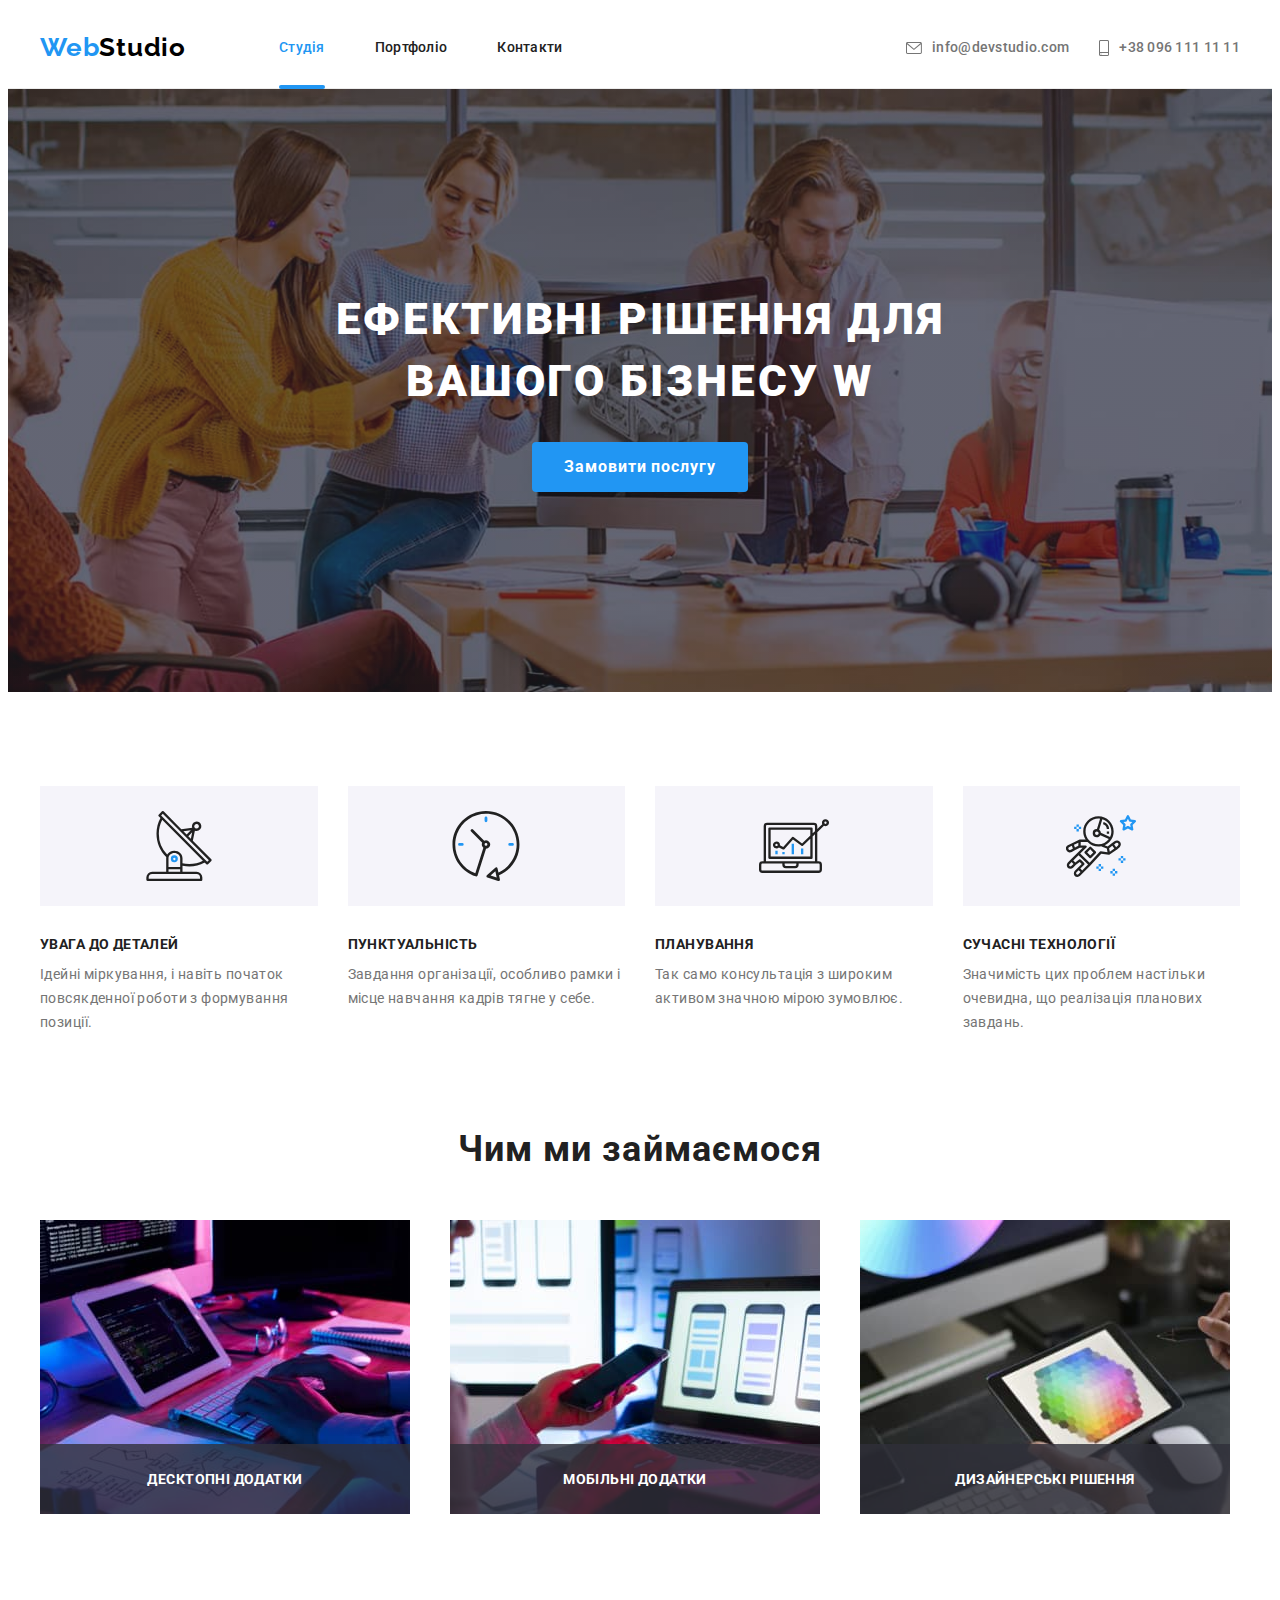
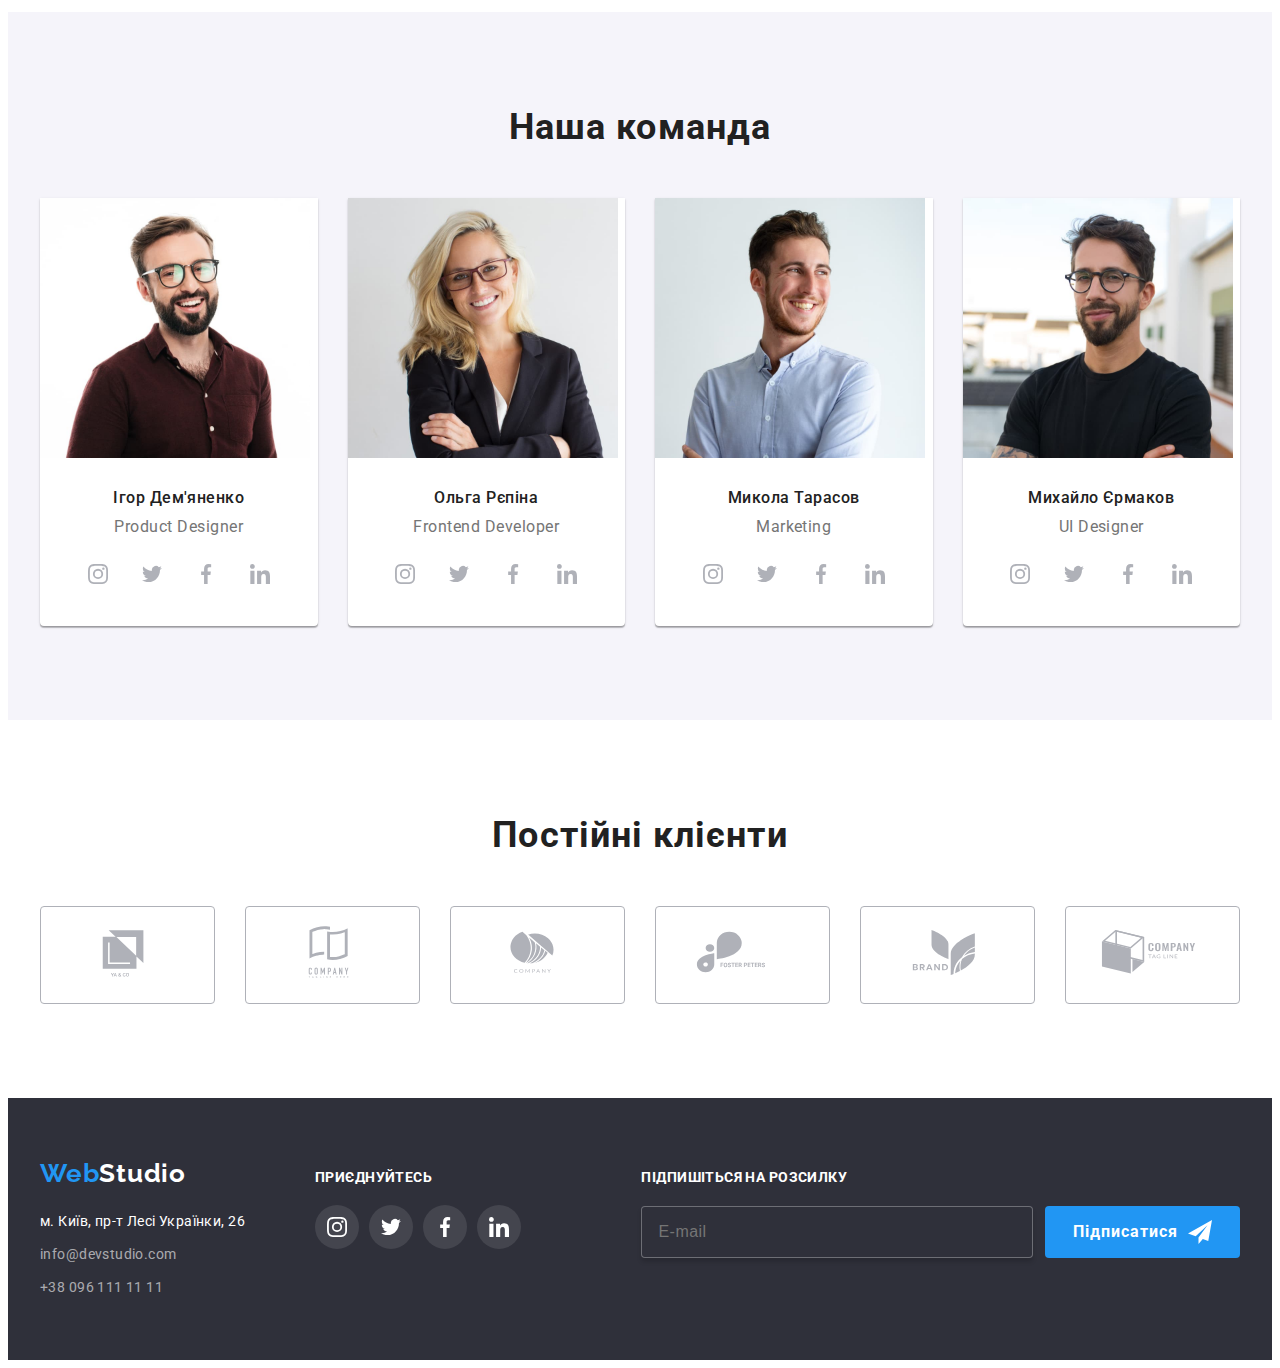
==== commit 3e6a97da: "hw7-3" ====
--- a/index.html
+++ b/index.html
@@ -75,7 +75,7 @@
     <!-- hero -->
     <section class="section hero">
       <div class="container">
-        <h1 class="hero__title">Ефективні рішення для<br>вашого бізнесу</h1>
+        <h1 class="hero__title">Ефективні рішення для<br>вашого бізнесу W</h1>
         <button class="button" type="button" data-modal-open>Замовити послугу</button>
       </div>
     </section>
--- a/css/main.min.css
+++ b/css/main.min.css
@@ -1 +1 @@
-body{font-family:"Roboto",sans-serif;color:#757575;background-color:#fff}button{font-family:"Roboto",sans-serif;cursor:pointer}.section{padding-top:94px;padding-bottom:94px}.container{margin:0 auto;padding:0 15px;width:1200px}.image{display:block}.title{margin-bottom:50px;font-weight:700;font-size:36px;line-height:1.1666;text-align:center;letter-spacing:.03em;color:#212121}.title-second{font-weight:700;font-size:14px;line-height:1.1428;letter-spacing:.03em;text-transform:uppercase}.list{margin:0;padding:0;list-style:none}.link{text-decoration:none}h1,h2,h3,h4,h5,h6,p{margin:0}.checkbox__input,.visually-hidden{position:absolute;white-space:nowrap;width:1px;height:1px;overflow:hidden;border:0;padding:0;clip:rect(0 0 0 0);-webkit-clip-path:inset(50%);clip-path:inset(50%);margin:-1px}.contacts-header,.site-nav{font-weight:500;font-size:14px;line-height:1.14;letter-spacing:.02em}.contacts-footer{font-style:normal;font-size:14px;line-height:1.7142;letter-spacing:.03em}.button{font-weight:700;font-size:16px;line-height:1.875;text-align:center;letter-spacing:.06em;color:#fff;background-color:#2196f3;border:none;border-radius:4px}.header{border-bottom-width:1px;border-bottom-style:solid;border-bottom-color:#ececec}.header .container{display:flex;align-items:center}.logo{font-family:"Raleway",sans-serif;font-weight:700;font-size:26px;line-height:1.2;letter-spacing:.03em}.header .logo{margin-right:93px}.footer .logo{display:inline-block;margin-bottom:20px}.logo__primy-color{color:#2196f3}.logo__secondy-color{color:#000}.logo-logo__secondy-color{color:#fff}.site-nav{display:flex;padding-top:32px;padding-bottom:32px;color:#212121}.site-nav__item{position:relative}.site-nav__item:not(:last-child){margin-right:50px}.site-nav__link{color:currentColor;transition:color 250ms cubic-bezier(0.4, 0, 0.2, 1) 0s}.site-nav__link:hover,.site-nav__link:focus{color:#2196f3}.site-nav__link--current{color:#2196f3}.site-nav__link--current::after{content:"";position:absolute;display:block;margin-top:29px;width:100%;height:4px;border-radius:2px;background-color:#2196f3}.contacts-header{display:flex;margin-left:auto;color:#757575}.contacts-header__item:not(:last-child){margin-right:30px}.contacts-header__link{display:flex;align-items:center;color:currentColor;fill:#757575;transition:color 250ms cubic-bezier(0.4, 0, 0.2, 1) 0s,fill 250ms cubic-bezier(0.4, 0, 0.2, 1) 0s}.contacts-header__link:hover,.contacts-header__link:focus{color:#2196f3;fill:#2196f3}.contacts-header__icon{margin-right:10px}.contacts-footer__item:first-child{color:#fff}.contacts-footer__item:not(:last-child){margin-bottom:9px}.contacts-footer__link{color:rgba(255,255,255,.6)}.footer-title-second{margin-bottom:20px;color:#fff}.socials{display:flex;flex-wrap:wrap;justify-content:center}.socials-item:not(:last-child){margin-right:10px}.socials-item__link{display:flex;justify-content:center;align-items:center;width:44px;height:44px;background-color:#fff;fill:#afb1b8;border-radius:50%;transition:background-color 250ms cubic-bezier(0.4, 0, 0.2, 1) 0s}.socials-item__link:hover,.socials-item__link:focus{background-color:#2196f3;fill:#fff}.socials-socials-item__link{background-color:rgba(255,255,255,.1);fill:#fff}.button{padding:10px 32px;transition:background-color 250ms cubic-bezier(0.4, 0, 0.2, 1) 0s}.button:hover,.button:focus{background-color:#188ce8}.subscription-button{display:flex;align-items:center;padding:10px 28px}.subscription-button .icon-telegram{margin-left:10px;fill:#fff}.form-button{box-shadow:0px 4px 4px rgba(0,0,0,.15);padding:10px 52px}.form-button:hover,.form-button:focus{background-color:#188ce8;box-shadow:0px 4px 4px rgba(0,0,0,.15)}.close-button{position:absolute;top:0;right:0;display:flex;justify-content:center;align-items:center;margin-top:8px;margin-right:8px;padding:6px;width:30px;height:30px;border-radius:50%;border:1px solid rgba(0,0,0,.1);background-color:#fff}.close-button:hover .close-button__icon,.close-button:focus .close-button__icon{fill:#2196f3}.close-button__icon{fill:#000;transition:fill 250ms cubic-bezier(0.4, 0, 0.2, 1) 0s}.hero{margin:0 auto;padding-top:200px;padding-bottom:200px;max-width:1600px;text-align:center;background-image:linear-gradient(to bottom, rgba(47, 48, 58, 0.4), rgba(47, 48, 58, 0.4)),url("../images/hero-bg.jpeg");background-position:center;background-repeat:no-repeat;background-size:cover;background-color:#c4c4c4}.hero__title{margin-bottom:30px;font-weight:900;font-size:44px;line-height:1.4;letter-spacing:.06em;text-transform:uppercase;color:#fff}.features__list{display:flex;flex-wrap:wrap;margin-right:-30px;margin-bottom:-30px}.features__item{margin-right:30px;margin-bottom:30px;flex-basis:calc(25% - 30px)}.features__item:not(:last-child){margin-right:30px}.features__icon{display:flex;justify-content:center;align-items:center;margin-bottom:30px;height:120px;background-color:#f5f4fa}.features-title-second{margin-bottom:10px;text-align:left;color:#212121}.features__text{font-size:14px;line-height:1.7143;letter-spacing:.03em}.services{padding-top:0}.services__list{display:flex;flex-wrap:wrap;margin-right:-30px;margin-bottom:-30px}.services__item{flex-basis:calc(33.3333333333% - 30px)}.services__item:not(:last-child){margin-right:30px;margin-bottom:30px}.services__box{position:relative;display:inline-block}.title-services{position:absolute;bottom:0;left:0;padding-top:27px;padding-bottom:27px;width:100%;text-align:center;color:#fff;background-color:rgba(47,48,58,.8)}.staff{background-color:#f5f4fa}.staff__list{display:flex;flex-wrap:wrap;margin-right:-30px;margin-bottom:-30px}.staff-card{flex-basis:calc(25% - 30px);margin-right:30px;margin-bottom:30px;background-color:#fff;box-shadow:0px 1px 3px rgba(0,0,0,.12),0px 1px 1px rgba(0,0,0,.14),0px 2px 1px rgba(0,0,0,.2);border-radius:0px 0px 4px 4px}.staff-card:not(:last-child){margin-right:30px}.staff-card__description{padding-top:30px;padding-bottom:30px}.staff-card__title{margin-bottom:10px;font-weight:500;font-size:16px;line-height:1.2;text-align:center;letter-spacing:.03em;color:#212121}.staff-card__text{margin-bottom:16px;font-size:16px;line-height:1.2;text-align:center;letter-spacing:.03em}.customers__list{display:flex;flex-wrap:wrap;margin-right:-30px;margin-bottom:-30px}.customers__item{flex-basis:calc(16.6666666667% - 30px);margin-right:30px;margin-bottom:30px;background-color:#fff}.customers__item:not(:last-child){margin-right:30px}.customers__link{display:block;padding:16px 30px;color:#afb1b8;fill:#afb1b8;border-width:1px;border-style:solid;border-radius:4px;transition:color 250ms cubic-bezier(0.4, 0, 0.2, 1) 0s,fill 250ms cubic-bezier(0.4, 0, 0.2, 1) 0s}.customers__link:hover,.customers__link:focus{color:#2196f3;fill:#2196f3}.customers__icon{width:41px;height:46.7px;fill:currentColor;transition:fill 250ms cubic-bezier(0.4, 0, 0.2, 1) 0s}.filter{display:flex;justify-content:center;margin-bottom:50px}.filter__item:not(:last-child){margin-right:8px}.filter__button{padding:8px 22px;font-weight:500;font-size:16px;line-height:1.6;text-align:center;letter-spacing:.03em;color:#212121;background-color:#f5f4fa;border:none;border-radius:4px;transition:color 250ms cubic-bezier(0.4, 0, 0.2, 1) 0s,background-color 250ms cubic-bezier(0.4, 0, 0.2, 1) 0s,box-shadow 250ms cubic-bezier(0.4, 0, 0.2, 1) 0s}.filter__button:hover,.filter__button :focus{color:#fff;background-color:#2196f3;box-shadow:0px 3px 1px rgba(0,0,0,.1),0px 1px 2px rgba(0,0,0,.08),0px 2px 2px rgba(0,0,0,.12)}.activities{display:flex;flex-wrap:wrap;margin-right:-30px;margin-bottom:-30px}.activities__item{flex-basis:calc(33.3333333333% - 30px);margin-right:30px;margin-bottom:30px}.activities__link{color:#212121;transition:box-shadow 250ms cubic-bezier(0.4, 0, 0.2, 1) 0s}.activities__link:hover,.activities__link :focus{display:block;box-shadow:0px 1px 1px rgba(0,0,0,.12),0px 4px 4px rgba(0,0,0,.06),1px 4px 6px rgba(0,0,0,.16)}.activities__overlay{position:relative;overflow:hidden}.activities__text-overlay{position:absolute;top:0;left:0;display:flex;align-items:center;width:100%;height:100%;padding:0px 24px;font-size:18px;line-height:1.5555;letter-spacing:.03em;color:#fff;background-color:rgba(33,150,243,.9);transform:translateY(100%);transition:transform 250ms cubic-bezier(0.4, 0, 0.2, 1) 0s}.activities__link:hover .activities__text-overlay,.activities__link:focus .activities__text-overlay{transform:translate(0)}.activities__description{padding:20px 24px;border:1px solid #eee;border-top-width:0}.activities__title{margin-bottom:4px;font-weight:700;font-size:18px;line-height:2;letter-spacing:.06em;text-align:left;color:#212121}.activities__text{font-size:16px;line-height:1.9;letter-spacing:.03em;color:#757575}.footer{padding-top:60px;padding-bottom:60px;background-color:#2f303a}.footer .container{display:flex;align-items:baseline}.footer__item:not(:last-child){margin-right:70px}.footer__item:nth-child(3){margin-left:auto}.backdrop{position:fixed;top:0;left:0;width:100%;height:100%;background-color:rgba(0,0,0,.2);opacity:1;transition:opacity 250ms cubic-bezier(0.4, 0, 0.2, 1) 0s}.backdrop.is-hidden{opacity:0;pointer-events:none}.backdrop.is-hidden .modal{transform:translate(-50%, -50%) scale(0.9)}.modal{position:absolute;top:50%;left:50%;min-width:528px;min-height:581px;background-color:#fff;box-shadow:0px 1px 3px rgba(0,0,0,.12),0px 1px 1px rgba(0,0,0,.14),0px 2px 1px rgba(0,0,0,.2);border-radius:4px;transform:translate(-50%, -50%) scale(1);transition:transform 250ms cubic-bezier(0.4, 0, 0.2, 1) 0s}.form{padding:40px}.form__title{margin-bottom:12px;font-size:20px;line-height:1.15;text-align:center;letter-spacing:.03em;color:#212121}.form__item{display:flex;flex-direction:column;margin-bottom:10px}.form__item:nth-child(4){margin-bottom:20px}.form__item:last-child{display:block;text-align:center}.form__item:focus-within .form__input,.form__item:focus-within .form__icon,.form__item:hover .form__input,.form__item:hover .form__icon{fill:#2196f3;border-color:#2196f3}.form__label{margin-bottom:4px;font-size:12px;line-height:1.1666;letter-spacing:.01em;color:#757575}.form__box{position:relative;display:flex;flex-direction:column}.form__input{padding-left:42px;padding-right:12px;height:40px;font-size:12px;line-height:1.1666;letter-spacing:.01em;border:1px solid rgba(33,33,33,.2);border-radius:4px;outline:none;transition:border 250ms cubic-bezier(0.4, 0, 0.2, 1) 0s}.form__icon{position:absolute;top:50%;left:12px;fill:#212121;transform:translateY(-50%);transition:fill 250ms cubic-bezier(0.4, 0, 0.2, 1) 0s}.form-form__input{resize:none;padding:12px 16px;height:120px}.form-form__input::-moz-placeholder{color:rgba(117,117,117,.5)}.form-form__input:-ms-input-placeholder{color:rgba(117,117,117,.5)}.form-form__input::placeholder{color:rgba(117,117,117,.5)}.checkbox{margin-top:20px;margin-bottom:30px;font-size:14px;line-height:1.7143;letter-spacing:.03em;color:#757575}.checkbox:focus-within .checkbox__icon,.checkbox:hover .checkbox__icon{fill:#2196f3;border-color:#2196f3}.checkbox__label{display:flex;justify-content:center;align-items:center}.checkbox__input:checked+.checkbox__icon{border-color:#2196f3;background-image:url("../images/icon-check.svg");background-size:contain;background-origin:border-box;background-color:#2196f3}.checkbox__icon{display:inline-block;margin-right:7px;width:16px;height:15px;border:2px solid #000;border-radius:2px;transition:background-image 250ms cubic-bezier(0.4, 0, 0.2, 1) 0s,background-color 250ms cubic-bezier(0.4, 0, 0.2, 1) 0s,border-color 250ms cubic-bezier(0.4, 0, 0.2, 1) 0s}.checkbox__link{-webkit-text-decoration-line:underline;text-decoration-line:underline;color:#2196f3}.subscription{display:flex;margin-top:20px}.subscription__input{margin-right:12px;padding:15px 16px;width:358px;font-size:16px;line-height:1.25;letter-spacing:.03em;color:#fff;background-color:#2f303a;border:1px solid rgba(255,255,255,.3);border-radius:4px;box-shadow:0px 4px 4px rgba(0,0,0,.15);outline:none}.subscription__input:-moz-placeholder-shown{color:rgba(255,255,255,.6)}.subscription__input:-ms-input-placeholder{color:rgba(255,255,255,.6)}.subscription__input:placeholder-shown{color:rgba(255,255,255,.6)}/*# sourceMappingURL=main.min.css.map */+:root{--colorTextMain: #757575;--colorTextSecond: #212121;--colorAccent: #2196f3;--colorAccentSecond: #188ce8;--colorLight: #ffffff;--colorDark: #000000;--colorIconPrimy: #afb1b8;--colorBgPrimy: #2f303a;--colorBgSecond: #f5f5f5;--colorBgTerty: #f5f4fa}body{font-family:"Roboto",sans-serif;color:var(--colorTextMain);background-color:var(--colorLight)}button{font-family:"Roboto",sans-serif;cursor:pointer}.section{padding-top:94px;padding-bottom:94px}.container{margin:0 auto;padding:0 15px;width:1200px}.image{display:block}.title{margin-bottom:50px;font-weight:700;font-size:36px;line-height:1.1666;text-align:center;letter-spacing:.03em;color:var(--colorTextSecond)}.title-second{font-weight:700;font-size:14px;line-height:1.1428;letter-spacing:.03em;text-transform:uppercase}.list{margin:0;padding:0;list-style:none}.link{text-decoration:none}h1,h2,h3,h4,h5,h6,p{margin:0}.checkbox__input,.visually-hidden{position:absolute;white-space:nowrap;width:1px;height:1px;overflow:hidden;border:0;padding:0;clip:rect(0 0 0 0);-webkit-clip-path:inset(50%);clip-path:inset(50%);margin:-1px}.contacts-header,.site-nav{font-weight:500;font-size:14px;line-height:1.14;letter-spacing:.02em}.contacts-footer{font-style:normal;font-size:14px;line-height:1.7142;letter-spacing:.03em}.button{font-weight:700;font-size:16px;line-height:1.875;text-align:center;letter-spacing:.06em;color:var(--colorLight);background-color:var(--colorAccent);border:none;border-radius:4px}.header{border-bottom-width:1px;border-bottom-style:solid;border-bottom-color:#ececec}.header .container{display:flex;align-items:center}.logo{font-family:"Raleway",sans-serif;font-weight:700;font-size:26px;line-height:1.2;letter-spacing:.03em}.header .logo{margin-right:93px}.footer .logo{display:inline-block;margin-bottom:20px}.logo__primy-color{color:var(--colorAccent)}.logo__secondy-color{color:var(--colorDark)}.logo-logo__secondy-color{color:var(--colorLight)}.site-nav{display:flex;padding-top:32px;padding-bottom:32px;color:var(--colorTextSecond)}.site-nav__item{position:relative}.site-nav__item:not(:last-child){margin-right:50px}.site-nav__link{color:currentColor;transition:color 250ms cubic-bezier(0.4, 0, 0.2, 1) 0s}.site-nav__link:hover,.site-nav__link:focus{color:var(--colorAccent)}.site-nav__link--current{color:var(--colorAccent)}.site-nav__link--current::after{content:"";position:absolute;display:block;margin-top:29px;width:100%;height:4px;border-radius:2px;background-color:var(--colorAccent)}.contacts-header{display:flex;margin-left:auto;color:var(--colorTextMain)}.contacts-header__item:not(:last-child){margin-right:30px}.contacts-header__link{display:flex;align-items:center;color:currentColor;fill:var(--colorTextMain);transition:color 250ms cubic-bezier(0.4, 0, 0.2, 1) 0s,fill 250ms cubic-bezier(0.4, 0, 0.2, 1) 0s}.contacts-header__link:hover,.contacts-header__link:focus{color:var(--colorAccent);fill:var(--colorAccent)}.contacts-header__icon{margin-right:10px}.contacts-footer__item:first-child{color:var(--colorLight)}.contacts-footer__item:not(:last-child){margin-bottom:9px}.contacts-footer__link{color:rgba(255,255,255,.6)}.footer-title-second{margin-bottom:20px;color:var(--colorLight)}.socials{display:flex;flex-wrap:wrap;justify-content:center}.socials-item:not(:last-child){margin-right:10px}.socials-item__link{display:flex;justify-content:center;align-items:center;width:44px;height:44px;background-color:var(--colorLight);fill:var(--colorIconPrimy);border-radius:50%;transition:background-color 250ms cubic-bezier(0.4, 0, 0.2, 1) 0s}.socials-item__link:hover,.socials-item__link:focus{background-color:var(--colorAccent);fill:var(--colorLight)}.socials-socials-item__link{background-color:rgba(255,255,255,.1);fill:var(--colorLight)}.button{padding:10px 32px;transition:background-color 250ms cubic-bezier(0.4, 0, 0.2, 1) 0s}.button:hover,.button:focus{background-color:var(--colorAccentSecond)}.subscription-button{display:flex;align-items:center;padding:10px 28px}.subscription-button .icon-telegram{margin-left:10px;fill:var(--colorLight)}.form-button{box-shadow:0px 4px 4px rgba(0,0,0,.15);padding:10px 52px}.form-button:hover,.form-button:focus{background-color:var(--colorAccentSecond);box-shadow:0px 4px 4px rgba(0,0,0,.15)}.close-button{position:absolute;top:0;right:0;display:flex;justify-content:center;align-items:center;margin-top:8px;margin-right:8px;padding:6px;width:30px;height:30px;border-width:1px;border-style:solid;border-color:rgba(0,0,0,.1);border-radius:4px;border-radius:50%;background-color:var(--colorLight)}.close-button:hover .close-button__icon,.close-button:focus .close-button__icon{fill:var(--colorAccent)}.close-button__icon{fill:var(--colorDark);transition:fill var(--transition)}.hero{margin:0 auto;padding-top:200px;padding-bottom:200px;max-width:1600px;text-align:center;background-image:linear-gradient(to bottom, rgba(47, 48, 58, 0.4), rgba(47, 48, 58, 0.4)),url("../images/hero-bg.jpeg");background-position:center;background-repeat:no-repeat;background-size:cover;background-color:#c4c4c4}.hero__title{margin-bottom:30px;font-weight:900;font-size:44px;line-height:1.4;letter-spacing:.06em;text-transform:uppercase;color:var(--colorLight)}.features__list{display:flex;flex-wrap:wrap;margin-right:-30px;margin-bottom:-30px}.features__item{margin-right:30px;margin-bottom:30px;flex-basis:calc(25% - 30px)}.features__item:not(:last-child){margin-right:30px}.features__icon{display:flex;justify-content:center;align-items:center;margin-bottom:30px;height:120px;background-color:var(--colorBgTerty)}.features-title-second{margin-bottom:10px;text-align:left;color:var(--colorTextSecond)}.features__text{font-size:14px;line-height:1.7143;letter-spacing:.03em}.services{padding-top:0}.services__list{display:flex;flex-wrap:wrap;margin-right:-30px;margin-bottom:-30px}.services__item{flex-basis:calc(33.3333333333% - 30px)}.services__item:not(:last-child){margin-right:30px;margin-bottom:30px}.services__box{position:relative;display:inline-block}.title-services{position:absolute;bottom:0;left:0;padding-top:27px;padding-bottom:27px;width:100%;text-align:center;color:var(--colorLight);background-color:rgba(47,48,58,.8)}.staff{background-color:var(--colorBgTerty)}.staff__list{display:flex;flex-wrap:wrap;margin-right:-30px;margin-bottom:-30px}.staff-card{flex-basis:calc(25% - 30px);margin-right:30px;margin-bottom:30px;background-color:var(--colorLight);box-shadow:0px 1px 3px rgba(0,0,0,.12),0px 1px 1px rgba(0,0,0,.14),0px 2px 1px rgba(0,0,0,.2);border-radius:0px 0px 4px 4px}.staff-card:not(:last-child){margin-right:30px}.staff-card__description{padding-top:30px;padding-bottom:30px}.staff-card__title{margin-bottom:10px;font-weight:500;font-size:16px;line-height:1.2;text-align:center;letter-spacing:.03em;color:var(--colorTextSecond)}.staff-card__text{margin-bottom:16px;font-size:16px;line-height:1.2;text-align:center;letter-spacing:.03em}.customers__list{display:flex;flex-wrap:wrap;margin-right:-30px;margin-bottom:-30px}.customers__item{flex-basis:calc(16.6666666667% - 30px);margin-right:30px;margin-bottom:30px;background-color:var(--colorLight)}.customers__item:not(:last-child){margin-right:30px}.customers__link{display:block;padding:16px 30px;color:var(--colorIconPrimy);fill:var(--colorIconPrimy);border-width:1px;border-style:solid;border-color:none;border-radius:4px;transition:color 250ms cubic-bezier(0.4, 0, 0.2, 1) 0s,fill 250ms cubic-bezier(0.4, 0, 0.2, 1) 0s}.customers__link:hover,.customers__link:focus{color:var(--colorAccent);fill:var(--colorAccent)}.customers__icon{width:41px;height:46.7px;fill:currentColor;transition:fill 250ms cubic-bezier(0.4, 0, 0.2, 1) 0s}.filter{display:flex;justify-content:center;margin-bottom:50px}.filter__item:not(:last-child){margin-right:8px}.filter__button{padding:8px 22px;font-weight:500;font-size:16px;line-height:1.6;text-align:center;letter-spacing:.03em;color:var(--colorTextSecond);background-color:var(--colorBgTerty);border:none;border-radius:4px;transition:color 250ms cubic-bezier(0.4, 0, 0.2, 1) 0s,background-color 250ms cubic-bezier(0.4, 0, 0.2, 1) 0s,box-shadow 250ms cubic-bezier(0.4, 0, 0.2, 1) 0s}.filter__button:hover,.filter__button :focus{color:var(--colorLight);background-color:var(--colorAccent);box-shadow:0px 3px 1px rgba(0,0,0,.1),0px 1px 2px rgba(0,0,0,.08),0px 2px 2px rgba(0,0,0,.12)}.activities{display:flex;flex-wrap:wrap;margin-right:-30px;margin-bottom:-30px}.activities__item{flex-basis:calc(33.3333333333% - 30px);margin-right:30px;margin-bottom:30px}.activities__link{color:var(--colorTextSecond);transition:box-shadow 250ms cubic-bezier(0.4, 0, 0.2, 1) 0s}.activities__link:hover,.activities__link :focus{display:block;box-shadow:0px 1px 1px rgba(0,0,0,.12),0px 4px 4px rgba(0,0,0,.06),1px 4px 6px rgba(0,0,0,.16)}.activities__overlay{position:relative;overflow:hidden}.activities__text-overlay{position:absolute;top:0;left:0;display:flex;align-items:center;width:100%;height:100%;padding:0px 24px;font-size:18px;line-height:1.5555;letter-spacing:.03em;color:var(--colorLight);background-color:rgba(33,150,243,.9);transform:translateY(100%);transition:transform 250ms cubic-bezier(0.4, 0, 0.2, 1) 0s}.activities__link:hover .activities__text-overlay,.activities__link:focus .activities__text-overlay{transform:translate(0)}.activities__description{padding:20px 24px;border:1px solid #eee;border-top-width:0}.activities__title{margin-bottom:4px;font-weight:700;font-size:18px;line-height:2;letter-spacing:.06em;text-align:left;color:var(--colorTextSecond)}.activities__text{font-size:16px;line-height:1.9;letter-spacing:.03em;color:var(--colorTextMain)}.footer{padding-top:60px;padding-bottom:60px;background-color:var(--colorBgPrimy)}.footer .container{display:flex;align-items:baseline}.footer__item:not(:last-child){margin-right:70px}.footer__item:nth-child(3){margin-left:auto}.backdrop{position:fixed;top:0;left:0;width:100%;height:100%;background-color:rgba(0,0,0,.2);opacity:1;transition:opacity 250ms cubic-bezier(0.4, 0, 0.2, 1) 0s}.backdrop.is-hidden{opacity:0;pointer-events:none}.backdrop.is-hidden .modal{transform:translate(-50%, -50%) scale(0.9)}.modal{position:absolute;top:50%;left:50%;min-width:528px;min-height:581px;background-color:var(--colorLight);box-shadow:0px 1px 3px rgba(0,0,0,.12),0px 1px 1px rgba(0,0,0,.14),0px 2px 1px rgba(0,0,0,.2);border-radius:4px;transform:translate(-50%, -50%) scale(1);transition:transform 250ms cubic-bezier(0.4, 0, 0.2, 1) 0s}.form{padding:40px}.form__title{margin-bottom:12px;font-size:20px;line-height:1.15;text-align:center;letter-spacing:.03em;color:var(--colorTextSecond)}.form__item{display:flex;flex-direction:column;margin-bottom:10px}.form__item:nth-child(4){margin-bottom:20px}.form__item:last-child{display:block;text-align:center}.form__item:focus-within .form__input,.form__item:focus-within .form__icon,.form__item:hover .form__input,.form__item:hover .form__icon{fill:var(--colorAccent);border-color:var(--colorAccent)}.form__label{margin-bottom:4px;font-size:12px;line-height:1.1666;letter-spacing:.01em;color:var(--colorTextMain)}.form__box{position:relative;display:flex;flex-direction:column}.form__input{padding-left:42px;padding-right:12px;height:40px;font-size:12px;line-height:1.1666;letter-spacing:.01em;border-width:1px;border-style:solid;border-color:rgba(33,33,33,.2);border-radius:4px;outline:none;transition:border 250ms cubic-bezier(0.4, 0, 0.2, 1) 0s}.form__icon{position:absolute;top:50%;left:12px;fill:var(--colorTextSecond);transform:translateY(-50%);transition:fill 250ms cubic-bezier(0.4, 0, 0.2, 1) 0s}.form-form__input{resize:none;padding:12px 16px;height:120px}.form-form__input::-moz-placeholder{color:rgba(117,117,117,.5)}.form-form__input:-ms-input-placeholder{color:rgba(117,117,117,.5)}.form-form__input::placeholder{color:rgba(117,117,117,.5)}.checkbox{margin-top:20px;margin-bottom:30px;font-size:14px;line-height:1.7143;letter-spacing:.03em;color:var(--colorTextMain)}.checkbox:focus-within .checkbox__icon,.checkbox:hover .checkbox__icon{fill:var(--colorAccent);border-color:var(--colorAccent)}.checkbox__label{display:flex;justify-content:center;align-items:center}.checkbox__input:checked+.checkbox__icon{border-color:var(--colorAccent);background-image:url("../images/icon-check.svg");background-size:contain;background-origin:border-box;background-color:var(--colorAccent)}.checkbox__icon{display:inline-block;margin-right:7px;width:16px;height:15px;border:2px solid var(--colorDark);border-radius:2px;transition:background-image 250ms cubic-bezier(0.4, 0, 0.2, 1) 0s,background-color 250ms cubic-bezier(0.4, 0, 0.2, 1) 0s,border-color 250ms cubic-bezier(0.4, 0, 0.2, 1) 0s}.checkbox__link{-webkit-text-decoration-line:underline;text-decoration-line:underline;color:var(--colorAccent)}.subscription{display:flex;margin-top:20px}.subscription__input{margin-right:12px;padding:15px 16px;width:358px;font-size:16px;line-height:1.25;letter-spacing:.03em;color:var(--colorLight);background-color:var(--colorBgPrimy);border-width:1px;border-style:solid;border-color:rgba(255,255,255,.3);border-radius:4px;box-shadow:0px 4px 4px rgba(0,0,0,.15);outline:none}.subscription__input:-moz-placeholder-shown{color:rgba(255,255,255,.6)}.subscription__input:-ms-input-placeholder{color:rgba(255,255,255,.6)}.subscription__input:placeholder-shown{color:rgba(255,255,255,.6)}/*# sourceMappingURL=main.min.css.map */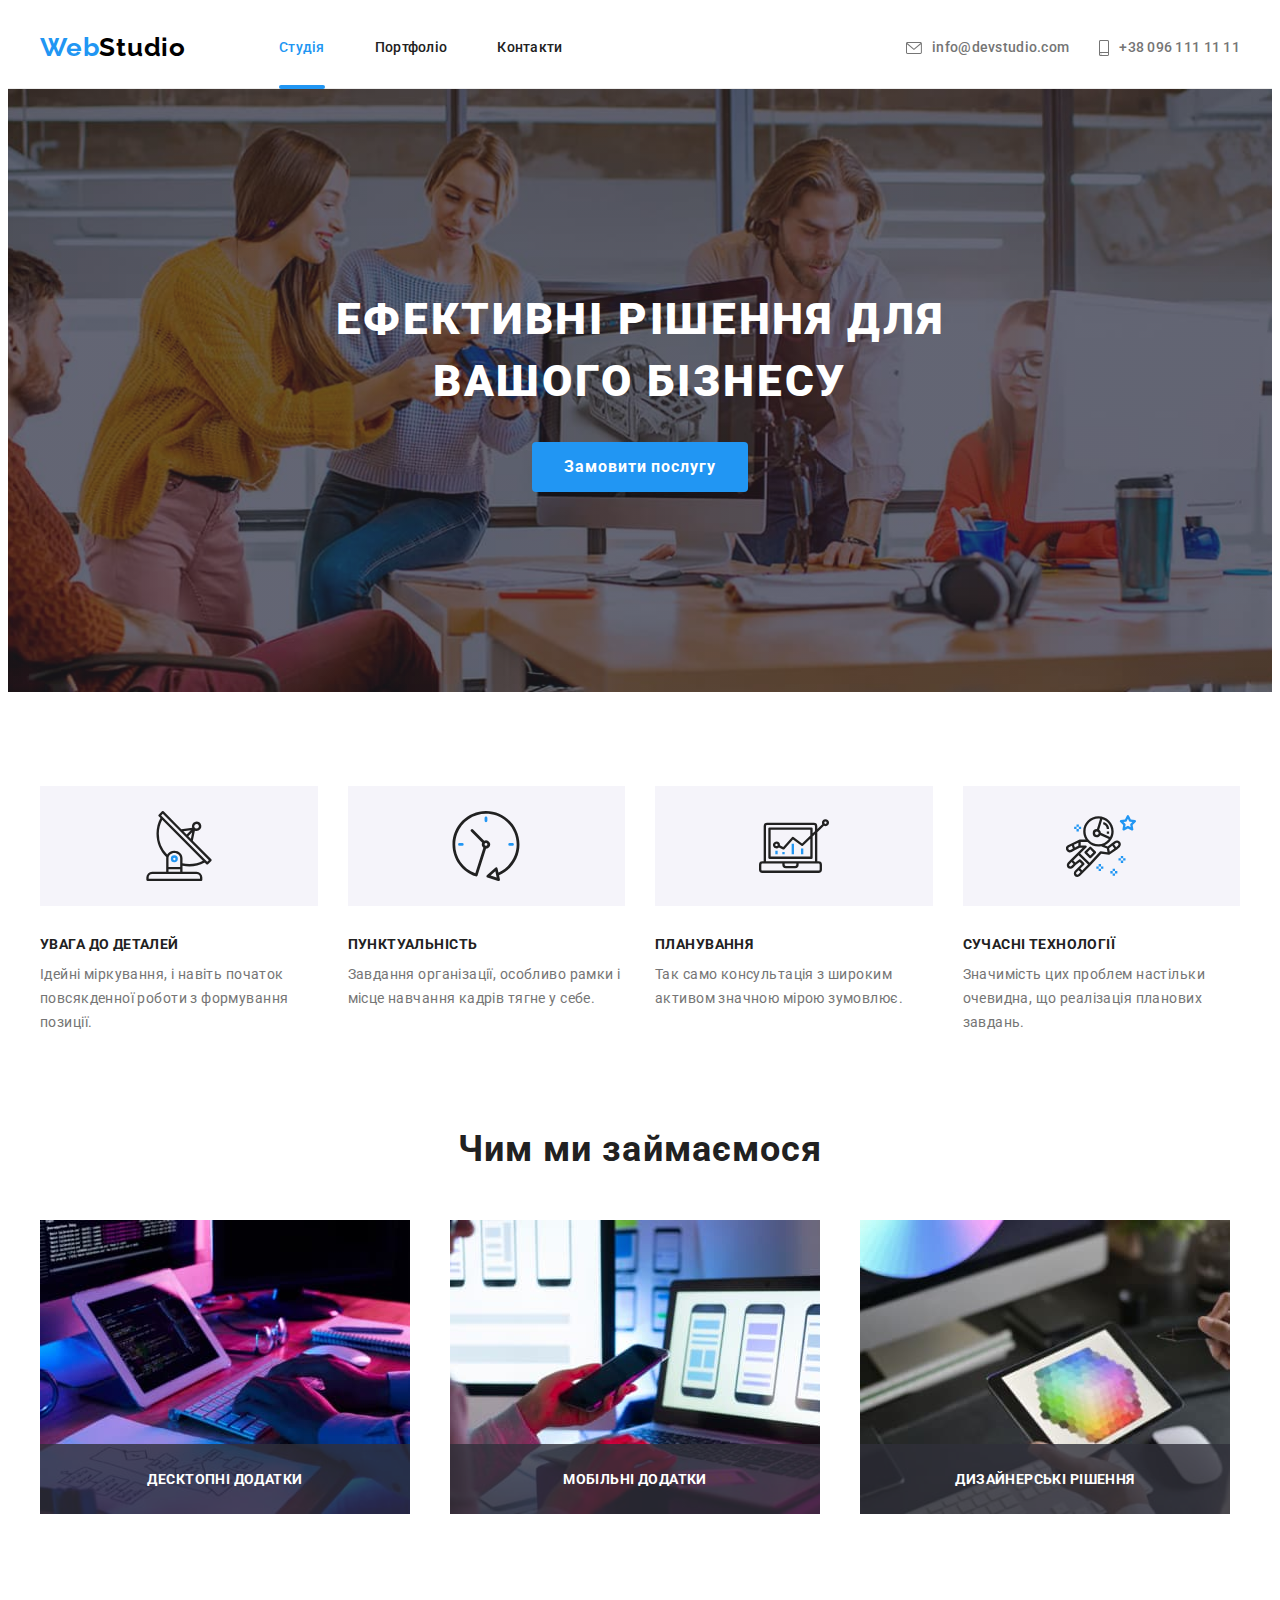
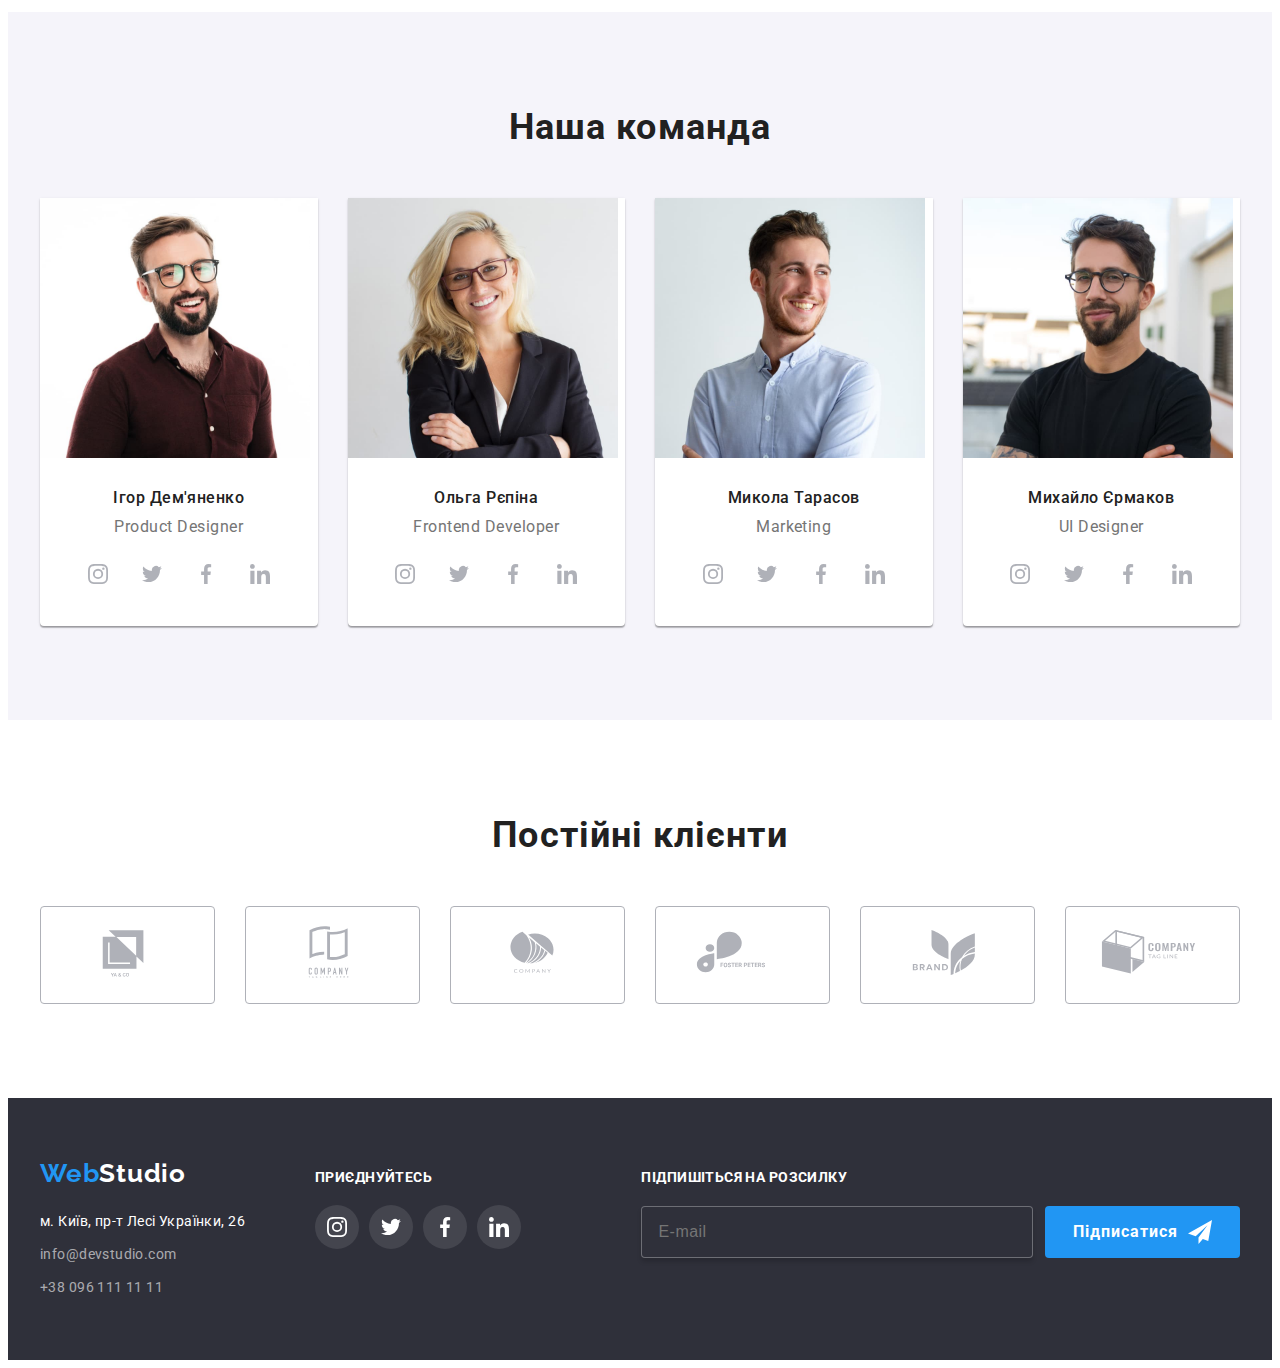
==== commit ddcbd346: "hw7-4" ====
--- a/index.html
+++ b/index.html
@@ -75,7 +75,7 @@
     <!-- hero -->
     <section class="section hero">
       <div class="container">
-        <h1 class="hero__title">Ефективні рішення для<br>вашого бізнесу W</h1>
+        <h1 class="hero__title">Ефективні рішення для<br>вашого бізнесу</h1>
         <button class="button" type="button" data-modal-open>Замовити послугу</button>
       </div>
     </section>
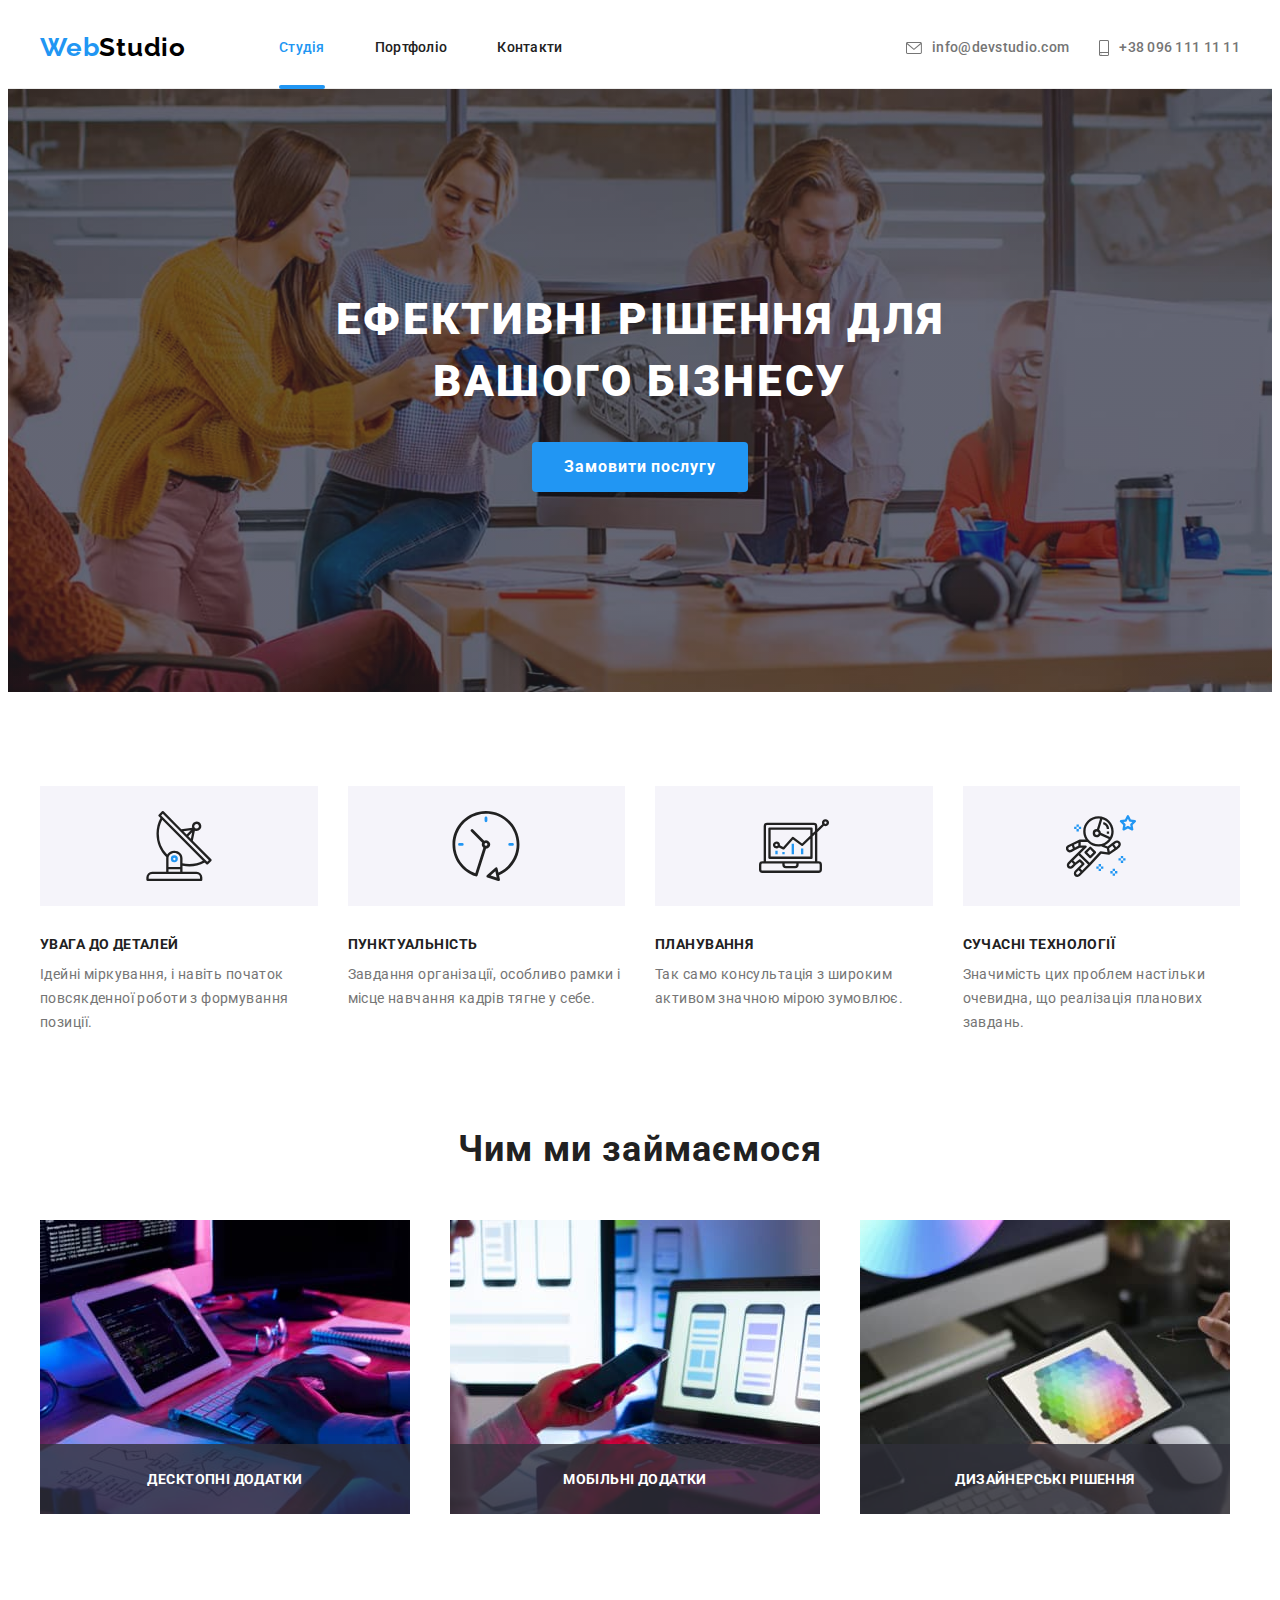
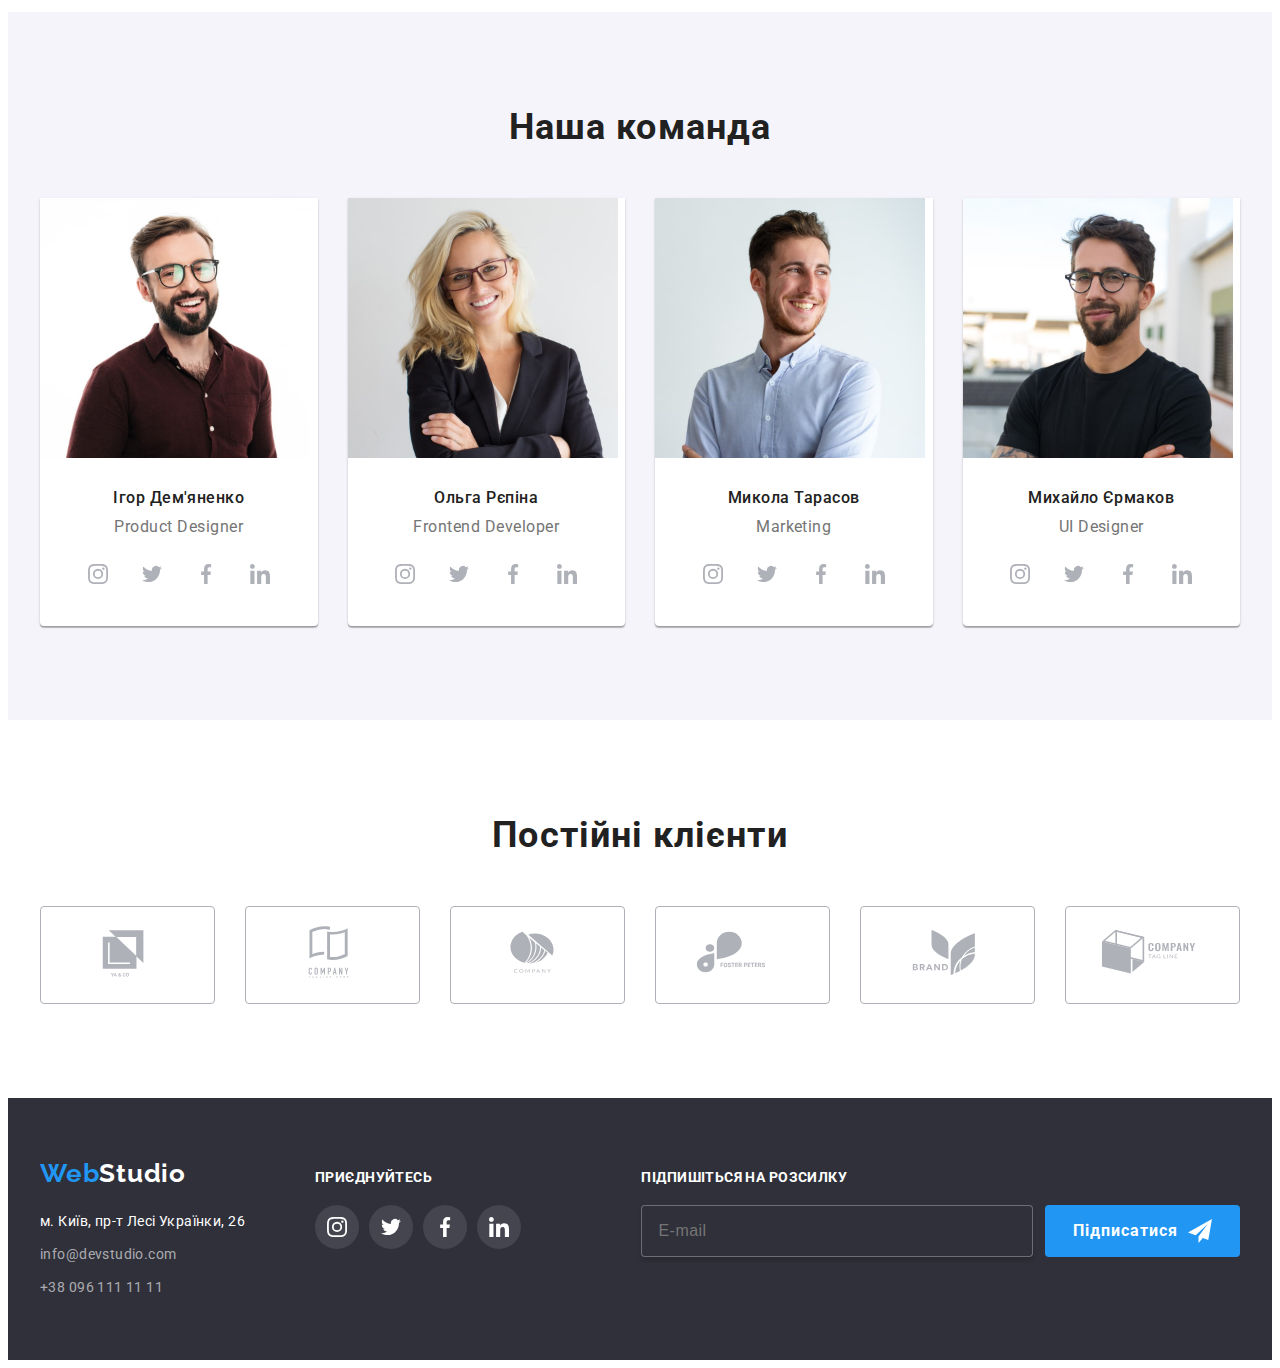
==== commit 8d0d6be9: "hw7-5" ====
--- a/index.html
+++ b/index.html
@@ -481,19 +481,16 @@
 
       <!-- forms -->
       <div class="footer__item">
-
-        <label class="title-second footer-title-second" for="sub-mail">
-          Підпишіться на розсилку
-          <div class="subscription">
-            <input class="subscription__input" type="email" name="user-email" id="sub-mail" placeholder="E-mail">
-            <button class="button subscription-button" type="button">
-              Підписатися
-              <svg class="icon-telegram" width="24" height="24">
-                <use href="./images/icons.svg#icon-footer-telegram"></use>
-              </svg>
-            </button>
-          </div>
-        </label>
+        <h2 class="title-second footer-title-second">Підпишіться на розсилку</h2>
+        <div class="subscription">
+          <input class="subscription__input" type="email" name="user-email" id="sub-mail" placeholder="E-mail">
+          <button class="button subscription-button" type="button">
+            Підписатися
+            <svg class="icon-telegram" width="24" height="24">
+              <use href="./images/icons.svg#icon-footer-telegram"></use>
+            </svg>
+          </button>
+        </div>
       </div>
     </div>
   </footer>
@@ -502,7 +499,7 @@
   <div class="backdrop is-hidden" data-modal>
     <div class="modal">
 
-      <button class="close-button close-link" type="button" data-modal-close href="">
+      <button class="close-button close-link" type="button" data-modal-close>
         <svg class="close-button__icon" width="18" height="18">
           <use href="./images/icons.svg#icon-close"></use>
         </svg>
--- a/css/main.min.css
+++ b/css/main.min.css
@@ -1 +1 @@
-:root{--colorTextMain: #757575;--colorTextSecond: #212121;--colorAccent: #2196f3;--colorAccentSecond: #188ce8;--colorLight: #ffffff;--colorDark: #000000;--colorIconPrimy: #afb1b8;--colorBgPrimy: #2f303a;--colorBgSecond: #f5f5f5;--colorBgTerty: #f5f4fa}body{font-family:"Roboto",sans-serif;color:var(--colorTextMain);background-color:var(--colorLight)}button{font-family:"Roboto",sans-serif;cursor:pointer}.section{padding-top:94px;padding-bottom:94px}.container{margin:0 auto;padding:0 15px;width:1200px}.image{display:block}.title{margin-bottom:50px;font-weight:700;font-size:36px;line-height:1.1666;text-align:center;letter-spacing:.03em;color:var(--colorTextSecond)}.title-second{font-weight:700;font-size:14px;line-height:1.1428;letter-spacing:.03em;text-transform:uppercase}.list{margin:0;padding:0;list-style:none}.link{text-decoration:none}h1,h2,h3,h4,h5,h6,p{margin:0}.checkbox__input,.visually-hidden{position:absolute;white-space:nowrap;width:1px;height:1px;overflow:hidden;border:0;padding:0;clip:rect(0 0 0 0);-webkit-clip-path:inset(50%);clip-path:inset(50%);margin:-1px}.contacts-header,.site-nav{font-weight:500;font-size:14px;line-height:1.14;letter-spacing:.02em}.contacts-footer{font-style:normal;font-size:14px;line-height:1.7142;letter-spacing:.03em}.button{font-weight:700;font-size:16px;line-height:1.875;text-align:center;letter-spacing:.06em;color:var(--colorLight);background-color:var(--colorAccent);border:none;border-radius:4px}.header{border-bottom-width:1px;border-bottom-style:solid;border-bottom-color:#ececec}.header .container{display:flex;align-items:center}.logo{font-family:"Raleway",sans-serif;font-weight:700;font-size:26px;line-height:1.2;letter-spacing:.03em}.header .logo{margin-right:93px}.footer .logo{display:inline-block;margin-bottom:20px}.logo__primy-color{color:var(--colorAccent)}.logo__secondy-color{color:var(--colorDark)}.logo-logo__secondy-color{color:var(--colorLight)}.site-nav{display:flex;padding-top:32px;padding-bottom:32px;color:var(--colorTextSecond)}.site-nav__item{position:relative}.site-nav__item:not(:last-child){margin-right:50px}.site-nav__link{color:currentColor;transition:color 250ms cubic-bezier(0.4, 0, 0.2, 1) 0s}.site-nav__link:hover,.site-nav__link:focus{color:var(--colorAccent)}.site-nav__link--current{color:var(--colorAccent)}.site-nav__link--current::after{content:"";position:absolute;display:block;margin-top:29px;width:100%;height:4px;border-radius:2px;background-color:var(--colorAccent)}.contacts-header{display:flex;margin-left:auto;color:var(--colorTextMain)}.contacts-header__item:not(:last-child){margin-right:30px}.contacts-header__link{display:flex;align-items:center;color:currentColor;fill:var(--colorTextMain);transition:color 250ms cubic-bezier(0.4, 0, 0.2, 1) 0s,fill 250ms cubic-bezier(0.4, 0, 0.2, 1) 0s}.contacts-header__link:hover,.contacts-header__link:focus{color:var(--colorAccent);fill:var(--colorAccent)}.contacts-header__icon{margin-right:10px}.contacts-footer__item:first-child{color:var(--colorLight)}.contacts-footer__item:not(:last-child){margin-bottom:9px}.contacts-footer__link{color:rgba(255,255,255,.6)}.footer-title-second{margin-bottom:20px;color:var(--colorLight)}.socials{display:flex;flex-wrap:wrap;justify-content:center}.socials-item:not(:last-child){margin-right:10px}.socials-item__link{display:flex;justify-content:center;align-items:center;width:44px;height:44px;background-color:var(--colorLight);fill:var(--colorIconPrimy);border-radius:50%;transition:background-color 250ms cubic-bezier(0.4, 0, 0.2, 1) 0s}.socials-item__link:hover,.socials-item__link:focus{background-color:var(--colorAccent);fill:var(--colorLight)}.socials-socials-item__link{background-color:rgba(255,255,255,.1);fill:var(--colorLight)}.button{padding:10px 32px;transition:background-color 250ms cubic-bezier(0.4, 0, 0.2, 1) 0s}.button:hover,.button:focus{background-color:var(--colorAccentSecond)}.subscription-button{display:flex;align-items:center;padding:10px 28px}.subscription-button .icon-telegram{margin-left:10px;fill:var(--colorLight)}.form-button{box-shadow:0px 4px 4px rgba(0,0,0,.15);padding:10px 52px}.form-button:hover,.form-button:focus{background-color:var(--colorAccentSecond);box-shadow:0px 4px 4px rgba(0,0,0,.15)}.close-button{position:absolute;top:0;right:0;display:flex;justify-content:center;align-items:center;margin-top:8px;margin-right:8px;padding:6px;width:30px;height:30px;border-width:1px;border-style:solid;border-color:rgba(0,0,0,.1);border-radius:4px;border-radius:50%;background-color:var(--colorLight)}.close-button:hover .close-button__icon,.close-button:focus .close-button__icon{fill:var(--colorAccent)}.close-button__icon{fill:var(--colorDark);transition:fill var(--transition)}.hero{margin:0 auto;padding-top:200px;padding-bottom:200px;max-width:1600px;text-align:center;background-image:linear-gradient(to bottom, rgba(47, 48, 58, 0.4), rgba(47, 48, 58, 0.4)),url("../images/hero-bg.jpeg");background-position:center;background-repeat:no-repeat;background-size:cover;background-color:#c4c4c4}.hero__title{margin-bottom:30px;font-weight:900;font-size:44px;line-height:1.4;letter-spacing:.06em;text-transform:uppercase;color:var(--colorLight)}.features__list{display:flex;flex-wrap:wrap;margin-right:-30px;margin-bottom:-30px}.features__item{margin-right:30px;margin-bottom:30px;flex-basis:calc(25% - 30px)}.features__item:not(:last-child){margin-right:30px}.features__icon{display:flex;justify-content:center;align-items:center;margin-bottom:30px;height:120px;background-color:var(--colorBgTerty)}.features-title-second{margin-bottom:10px;text-align:left;color:var(--colorTextSecond)}.features__text{font-size:14px;line-height:1.7143;letter-spacing:.03em}.services{padding-top:0}.services__list{display:flex;flex-wrap:wrap;margin-right:-30px;margin-bottom:-30px}.services__item{flex-basis:calc(33.3333333333% - 30px)}.services__item:not(:last-child){margin-right:30px;margin-bottom:30px}.services__box{position:relative;display:inline-block}.title-services{position:absolute;bottom:0;left:0;padding-top:27px;padding-bottom:27px;width:100%;text-align:center;color:var(--colorLight);background-color:rgba(47,48,58,.8)}.staff{background-color:var(--colorBgTerty)}.staff__list{display:flex;flex-wrap:wrap;margin-right:-30px;margin-bottom:-30px}.staff-card{flex-basis:calc(25% - 30px);margin-right:30px;margin-bottom:30px;background-color:var(--colorLight);box-shadow:0px 1px 3px rgba(0,0,0,.12),0px 1px 1px rgba(0,0,0,.14),0px 2px 1px rgba(0,0,0,.2);border-radius:0px 0px 4px 4px}.staff-card:not(:last-child){margin-right:30px}.staff-card__description{padding-top:30px;padding-bottom:30px}.staff-card__title{margin-bottom:10px;font-weight:500;font-size:16px;line-height:1.2;text-align:center;letter-spacing:.03em;color:var(--colorTextSecond)}.staff-card__text{margin-bottom:16px;font-size:16px;line-height:1.2;text-align:center;letter-spacing:.03em}.customers__list{display:flex;flex-wrap:wrap;margin-right:-30px;margin-bottom:-30px}.customers__item{flex-basis:calc(16.6666666667% - 30px);margin-right:30px;margin-bottom:30px;background-color:var(--colorLight)}.customers__item:not(:last-child){margin-right:30px}.customers__link{display:block;padding:16px 30px;color:var(--colorIconPrimy);fill:var(--colorIconPrimy);border-width:1px;border-style:solid;border-color:none;border-radius:4px;transition:color 250ms cubic-bezier(0.4, 0, 0.2, 1) 0s,fill 250ms cubic-bezier(0.4, 0, 0.2, 1) 0s}.customers__link:hover,.customers__link:focus{color:var(--colorAccent);fill:var(--colorAccent)}.customers__icon{width:41px;height:46.7px;fill:currentColor;transition:fill 250ms cubic-bezier(0.4, 0, 0.2, 1) 0s}.filter{display:flex;justify-content:center;margin-bottom:50px}.filter__item:not(:last-child){margin-right:8px}.filter__button{padding:8px 22px;font-weight:500;font-size:16px;line-height:1.6;text-align:center;letter-spacing:.03em;color:var(--colorTextSecond);background-color:var(--colorBgTerty);border:none;border-radius:4px;transition:color 250ms cubic-bezier(0.4, 0, 0.2, 1) 0s,background-color 250ms cubic-bezier(0.4, 0, 0.2, 1) 0s,box-shadow 250ms cubic-bezier(0.4, 0, 0.2, 1) 0s}.filter__button:hover,.filter__button :focus{color:var(--colorLight);background-color:var(--colorAccent);box-shadow:0px 3px 1px rgba(0,0,0,.1),0px 1px 2px rgba(0,0,0,.08),0px 2px 2px rgba(0,0,0,.12)}.activities{display:flex;flex-wrap:wrap;margin-right:-30px;margin-bottom:-30px}.activities__item{flex-basis:calc(33.3333333333% - 30px);margin-right:30px;margin-bottom:30px}.activities__link{color:var(--colorTextSecond);transition:box-shadow 250ms cubic-bezier(0.4, 0, 0.2, 1) 0s}.activities__link:hover,.activities__link :focus{display:block;box-shadow:0px 1px 1px rgba(0,0,0,.12),0px 4px 4px rgba(0,0,0,.06),1px 4px 6px rgba(0,0,0,.16)}.activities__overlay{position:relative;overflow:hidden}.activities__text-overlay{position:absolute;top:0;left:0;display:flex;align-items:center;width:100%;height:100%;padding:0px 24px;font-size:18px;line-height:1.5555;letter-spacing:.03em;color:var(--colorLight);background-color:rgba(33,150,243,.9);transform:translateY(100%);transition:transform 250ms cubic-bezier(0.4, 0, 0.2, 1) 0s}.activities__link:hover .activities__text-overlay,.activities__link:focus .activities__text-overlay{transform:translate(0)}.activities__description{padding:20px 24px;border:1px solid #eee;border-top-width:0}.activities__title{margin-bottom:4px;font-weight:700;font-size:18px;line-height:2;letter-spacing:.06em;text-align:left;color:var(--colorTextSecond)}.activities__text{font-size:16px;line-height:1.9;letter-spacing:.03em;color:var(--colorTextMain)}.footer{padding-top:60px;padding-bottom:60px;background-color:var(--colorBgPrimy)}.footer .container{display:flex;align-items:baseline}.footer__item:not(:last-child){margin-right:70px}.footer__item:nth-child(3){margin-left:auto}.backdrop{position:fixed;top:0;left:0;width:100%;height:100%;background-color:rgba(0,0,0,.2);opacity:1;transition:opacity 250ms cubic-bezier(0.4, 0, 0.2, 1) 0s}.backdrop.is-hidden{opacity:0;pointer-events:none}.backdrop.is-hidden .modal{transform:translate(-50%, -50%) scale(0.9)}.modal{position:absolute;top:50%;left:50%;min-width:528px;min-height:581px;background-color:var(--colorLight);box-shadow:0px 1px 3px rgba(0,0,0,.12),0px 1px 1px rgba(0,0,0,.14),0px 2px 1px rgba(0,0,0,.2);border-radius:4px;transform:translate(-50%, -50%) scale(1);transition:transform 250ms cubic-bezier(0.4, 0, 0.2, 1) 0s}.form{padding:40px}.form__title{margin-bottom:12px;font-size:20px;line-height:1.15;text-align:center;letter-spacing:.03em;color:var(--colorTextSecond)}.form__item{display:flex;flex-direction:column;margin-bottom:10px}.form__item:nth-child(4){margin-bottom:20px}.form__item:last-child{display:block;text-align:center}.form__item:focus-within .form__input,.form__item:focus-within .form__icon,.form__item:hover .form__input,.form__item:hover .form__icon{fill:var(--colorAccent);border-color:var(--colorAccent)}.form__label{margin-bottom:4px;font-size:12px;line-height:1.1666;letter-spacing:.01em;color:var(--colorTextMain)}.form__box{position:relative;display:flex;flex-direction:column}.form__input{padding-left:42px;padding-right:12px;height:40px;font-size:12px;line-height:1.1666;letter-spacing:.01em;border-width:1px;border-style:solid;border-color:rgba(33,33,33,.2);border-radius:4px;outline:none;transition:border 250ms cubic-bezier(0.4, 0, 0.2, 1) 0s}.form__icon{position:absolute;top:50%;left:12px;fill:var(--colorTextSecond);transform:translateY(-50%);transition:fill 250ms cubic-bezier(0.4, 0, 0.2, 1) 0s}.form-form__input{resize:none;padding:12px 16px;height:120px}.form-form__input::-moz-placeholder{color:rgba(117,117,117,.5)}.form-form__input:-ms-input-placeholder{color:rgba(117,117,117,.5)}.form-form__input::placeholder{color:rgba(117,117,117,.5)}.checkbox{margin-top:20px;margin-bottom:30px;font-size:14px;line-height:1.7143;letter-spacing:.03em;color:var(--colorTextMain)}.checkbox:focus-within .checkbox__icon,.checkbox:hover .checkbox__icon{fill:var(--colorAccent);border-color:var(--colorAccent)}.checkbox__label{display:flex;justify-content:center;align-items:center}.checkbox__input:checked+.checkbox__icon{border-color:var(--colorAccent);background-image:url("../images/icon-check.svg");background-size:contain;background-origin:border-box;background-color:var(--colorAccent)}.checkbox__icon{display:inline-block;margin-right:7px;width:16px;height:15px;border:2px solid var(--colorDark);border-radius:2px;transition:background-image 250ms cubic-bezier(0.4, 0, 0.2, 1) 0s,background-color 250ms cubic-bezier(0.4, 0, 0.2, 1) 0s,border-color 250ms cubic-bezier(0.4, 0, 0.2, 1) 0s}.checkbox__link{-webkit-text-decoration-line:underline;text-decoration-line:underline;color:var(--colorAccent)}.subscription{display:flex;margin-top:20px}.subscription__input{margin-right:12px;padding:15px 16px;width:358px;font-size:16px;line-height:1.25;letter-spacing:.03em;color:var(--colorLight);background-color:var(--colorBgPrimy);border-width:1px;border-style:solid;border-color:rgba(255,255,255,.3);border-radius:4px;box-shadow:0px 4px 4px rgba(0,0,0,.15);outline:none}.subscription__input:-moz-placeholder-shown{color:rgba(255,255,255,.6)}.subscription__input:-ms-input-placeholder{color:rgba(255,255,255,.6)}.subscription__input:placeholder-shown{color:rgba(255,255,255,.6)}/*# sourceMappingURL=main.min.css.map */+:root{--colorTextMain: #757575;--colorTextSecond: #212121;--colorAccent: #2196f3;--colorAccentSecond: #188ce8;--colorLight: #ffffff;--colorDark: #000000;--colorIconPrimy: #afb1b8;--colorBgPrimy: #2f303a;--colorBgSecond: #f5f5f5;--colorBgTerty: #f5f4fa}body{font-family:"Roboto",sans-serif;color:var(--colorTextMain);background-color:var(--colorLight)}button{font-family:"Roboto",sans-serif;cursor:pointer}.section{padding-top:94px;padding-bottom:94px}.container{margin:0 auto;padding:0 15px;width:1200px}.image{display:block}.title{margin-bottom:50px;font-weight:700;font-size:36px;line-height:1.1666;text-align:center;letter-spacing:.03em;color:var(--colorTextSecond)}.title-second{font-weight:700;font-size:14px;line-height:1.1428;letter-spacing:.03em;text-transform:uppercase}.list{margin:0;padding:0;list-style:none}.link{text-decoration:none}h1,h2,h3,h4,h5,h6,p{margin:0}.checkbox__input,.visually-hidden{position:absolute;white-space:nowrap;width:1px;height:1px;overflow:hidden;border:0;padding:0;clip:rect(0 0 0 0);-webkit-clip-path:inset(50%);clip-path:inset(50%);margin:-1px}.contacts-header,.site-nav{font-weight:500;font-size:14px;line-height:1.14;letter-spacing:.02em}.contacts-footer{font-style:normal;font-size:14px;line-height:1.7142;letter-spacing:.03em}.button{font-weight:700;font-size:16px;line-height:1.875;text-align:center;letter-spacing:.06em;color:var(--colorLight);background-color:var(--colorAccent);border:none;border-radius:4px}.header{border-bottom-width:1px;border-bottom-style:solid;border-bottom-color:#ececec}.header .container{display:flex;align-items:center}.logo{font-family:"Raleway",sans-serif;font-weight:700;font-size:26px;line-height:1.2;letter-spacing:.03em}.header .logo{margin-right:93px}.footer .logo{display:inline-block;margin-bottom:20px}.logo__primy-color{color:var(--colorAccent)}.logo__secondy-color{color:var(--colorDark)}.logo-logo__secondy-color{color:var(--colorLight)}.site-nav{display:flex;padding-top:32px;padding-bottom:32px;color:var(--colorTextSecond)}.site-nav__item{position:relative}.site-nav__item:not(:last-child){margin-right:50px}.site-nav__link{color:currentColor;transition:color 250ms cubic-bezier(0.4, 0, 0.2, 1) 0s}.site-nav__link:hover,.site-nav__link:focus{color:var(--colorAccent)}.site-nav__link--current{color:var(--colorAccent)}.site-nav__link--current::after{content:"";position:absolute;display:block;margin-top:29px;width:100%;height:4px;border-radius:2px;background-color:var(--colorAccent)}.contacts-header{display:flex;margin-left:auto;color:var(--colorTextMain)}.contacts-header__item:not(:last-child){margin-right:30px}.contacts-header__link{display:flex;align-items:center;color:currentColor;fill:var(--colorTextMain);transition:color 250ms cubic-bezier(0.4, 0, 0.2, 1) 0s,fill 250ms cubic-bezier(0.4, 0, 0.2, 1) 0s}.contacts-header__link:hover,.contacts-header__link:focus{color:var(--colorAccent);fill:var(--colorAccent)}.contacts-header__icon{margin-right:10px}.contacts-footer__item:first-child{color:var(--colorLight)}.contacts-footer__item:not(:last-child){margin-bottom:9px}.contacts-footer__link{color:rgba(255,255,255,.6)}.socials{display:flex;flex-wrap:wrap;justify-content:center}.socials-item:not(:last-child){margin-right:10px}.socials-item__link{display:flex;justify-content:center;align-items:center;width:44px;height:44px;background-color:var(--colorLight);fill:var(--colorIconPrimy);border-radius:50%;transition:background-color 250ms cubic-bezier(0.4, 0, 0.2, 1) 0s}.socials-item__link:hover,.socials-item__link:focus{background-color:var(--colorAccent);fill:var(--colorLight)}.socials-socials-item__link{background-color:rgba(255,255,255,.1);fill:var(--colorLight)}.button{padding:10px 32px;transition:background-color 250ms cubic-bezier(0.4, 0, 0.2, 1) 0s}.button:hover,.button:focus{background-color:var(--colorAccentSecond)}.subscription-button{display:flex;align-items:center;padding:10px 28px}.subscription-button .icon-telegram{margin-left:10px;fill:var(--colorLight)}.form-button{box-shadow:0px 4px 4px rgba(0,0,0,.15);padding:10px 52px}.form-button:hover,.form-button:focus{background-color:var(--colorAccentSecond);box-shadow:0px 4px 4px rgba(0,0,0,.15)}.close-button{position:absolute;top:0;right:0;display:flex;justify-content:center;align-items:center;margin-top:8px;margin-right:8px;padding:6px;width:30px;height:30px;border-width:1px;border-style:solid;border-color:rgba(0,0,0,.1);border-radius:4px;border-radius:50%;background-color:var(--colorLight)}.close-button:hover .close-button__icon,.close-button:focus .close-button__icon{fill:var(--colorAccent)}.close-button__icon{fill:var(--colorDark);transition:fill var(--transition)}.hero{margin:0 auto;padding-top:200px;padding-bottom:200px;max-width:1600px;text-align:center;background-image:linear-gradient(to bottom, rgba(47, 48, 58, 0.4), rgba(47, 48, 58, 0.4)),url("../images/hero-bg.jpeg");background-position:center;background-repeat:no-repeat;background-size:cover;background-color:#c4c4c4}.hero__title{margin-bottom:30px;font-weight:900;font-size:44px;line-height:1.4;letter-spacing:.06em;text-transform:uppercase;color:var(--colorLight)}.features__list{display:flex;flex-wrap:wrap;margin-right:-30px;margin-bottom:-30px}.features__item{margin-right:30px;margin-bottom:30px;flex-basis:calc(25% - 30px)}.features__item:not(:last-child){margin-right:30px}.features__icon{display:flex;justify-content:center;align-items:center;margin-bottom:30px;height:120px;background-color:var(--colorBgTerty)}.features-title-second{margin-bottom:10px;text-align:left;color:var(--colorTextSecond)}.features__text{font-size:14px;line-height:1.7143;letter-spacing:.03em}.services{padding-top:0}.services__list{display:flex;flex-wrap:wrap;margin-right:-30px;margin-bottom:-30px}.services__item{flex-basis:calc(33.3333333333% - 30px)}.services__item:not(:last-child){margin-right:30px;margin-bottom:30px}.services__box{position:relative;display:inline-block}.title-services{position:absolute;bottom:0;left:0;padding-top:27px;padding-bottom:27px;width:100%;text-align:center;color:var(--colorLight);background-color:rgba(47,48,58,.8)}.staff{background-color:var(--colorBgTerty)}.staff__list{display:flex;flex-wrap:wrap;margin-right:-30px;margin-bottom:-30px}.staff-card{flex-basis:calc(25% - 30px);margin-right:30px;margin-bottom:30px;background-color:var(--colorLight);box-shadow:0px 1px 3px rgba(0,0,0,.12),0px 1px 1px rgba(0,0,0,.14),0px 2px 1px rgba(0,0,0,.2);border-radius:0px 0px 4px 4px}.staff-card:not(:last-child){margin-right:30px}.staff-card__description{padding-top:30px;padding-bottom:30px}.staff-card__title{margin-bottom:10px;font-weight:500;font-size:16px;line-height:1.2;text-align:center;letter-spacing:.03em;color:var(--colorTextSecond)}.staff-card__text{margin-bottom:16px;font-size:16px;line-height:1.2;text-align:center;letter-spacing:.03em}.customers__list{display:flex;flex-wrap:wrap;margin-right:-30px;margin-bottom:-30px}.customers__item{flex-basis:calc(16.6666666667% - 30px);margin-right:30px;margin-bottom:30px;background-color:var(--colorLight)}.customers__item:not(:last-child){margin-right:30px}.customers__link{display:block;padding:16px 30px;color:var(--colorIconPrimy);fill:var(--colorIconPrimy);border-width:1px;border-style:solid;border-color:none;border-radius:4px;transition:color 250ms cubic-bezier(0.4, 0, 0.2, 1) 0s,fill 250ms cubic-bezier(0.4, 0, 0.2, 1) 0s}.customers__link:hover,.customers__link:focus{color:var(--colorAccent);fill:var(--colorAccent)}.customers__icon{width:41px;height:46.7px;fill:currentColor;transition:fill 250ms cubic-bezier(0.4, 0, 0.2, 1) 0s}.filter{display:flex;justify-content:center;margin-bottom:50px}.filter__item:not(:last-child){margin-right:8px}.filter__button{padding:8px 22px;font-weight:500;font-size:16px;line-height:1.6;text-align:center;letter-spacing:.03em;color:var(--colorTextSecond);background-color:var(--colorBgTerty);border:none;border-radius:4px;transition:color 250ms cubic-bezier(0.4, 0, 0.2, 1) 0s,background-color 250ms cubic-bezier(0.4, 0, 0.2, 1) 0s,box-shadow 250ms cubic-bezier(0.4, 0, 0.2, 1) 0s}.filter__button:hover,.filter__button :focus{color:var(--colorLight);background-color:var(--colorAccent);box-shadow:0px 3px 1px rgba(0,0,0,.1),0px 1px 2px rgba(0,0,0,.08),0px 2px 2px rgba(0,0,0,.12)}.activities{display:flex;flex-wrap:wrap;margin-right:-30px;margin-bottom:-30px}.activities__item{flex-basis:calc(33.3333333333% - 30px);margin-right:30px;margin-bottom:30px}.activities__link{color:var(--colorTextSecond);transition:box-shadow 250ms cubic-bezier(0.4, 0, 0.2, 1) 0s}.activities__link:hover,.activities__link :focus{display:block;box-shadow:0px 1px 1px rgba(0,0,0,.12),0px 4px 4px rgba(0,0,0,.06),1px 4px 6px rgba(0,0,0,.16)}.activities__overlay{position:relative;overflow:hidden}.activities__text-overlay{position:absolute;top:0;left:0;display:flex;align-items:center;width:100%;height:100%;padding:0px 24px;font-size:18px;line-height:1.5555;letter-spacing:.03em;color:var(--colorLight);background-color:rgba(33,150,243,.9);transform:translateY(100%);transition:transform 250ms cubic-bezier(0.4, 0, 0.2, 1) 0s}.activities__link:hover .activities__text-overlay,.activities__link:focus .activities__text-overlay{transform:translate(0)}.activities__description{padding:20px 24px;border:1px solid #eee;border-top-width:0}.activities__title{margin-bottom:4px;font-weight:700;font-size:18px;line-height:2;letter-spacing:.06em;text-align:left;color:var(--colorTextSecond)}.activities__text{font-size:16px;line-height:1.9;letter-spacing:.03em;color:var(--colorTextMain)}.footer{padding-top:60px;padding-bottom:60px;background-color:var(--colorBgPrimy)}.footer .container{display:flex;align-items:baseline}.footer__item:not(:last-child){margin-right:70px}.footer__item:nth-child(3){margin-left:auto}.footer-title-second{margin-bottom:20px;color:var(--colorLight)}.backdrop{position:fixed;top:0;left:0;width:100%;height:100%;background-color:rgba(0,0,0,.2);opacity:1;transition:opacity 250ms cubic-bezier(0.4, 0, 0.2, 1) 0s}.backdrop.is-hidden{opacity:0;pointer-events:none}.backdrop.is-hidden .modal{transform:translate(-50%, -50%) scale(0.9)}.modal{position:absolute;top:50%;left:50%;min-width:528px;min-height:581px;background-color:var(--colorLight);box-shadow:0px 1px 3px rgba(0,0,0,.12),0px 1px 1px rgba(0,0,0,.14),0px 2px 1px rgba(0,0,0,.2);border-radius:4px;transform:translate(-50%, -50%) scale(1);transition:transform 250ms cubic-bezier(0.4, 0, 0.2, 1) 0s}.form{padding:40px}.form__title{margin-bottom:12px;font-size:20px;line-height:1.15;text-align:center;letter-spacing:.03em;color:var(--colorTextSecond)}.form__item{display:flex;flex-direction:column;margin-bottom:10px}.form__item:nth-child(4){margin-bottom:20px}.form__item:last-child{display:block;text-align:center}.form__item:focus-within .form__input,.form__item:focus-within .form__icon,.form__item:hover .form__input,.form__item:hover .form__icon{fill:var(--colorAccent);border-color:var(--colorAccent)}.form__label{margin-bottom:4px;font-size:12px;line-height:1.1666;letter-spacing:.01em;color:var(--colorTextMain)}.form__box{position:relative;display:flex;flex-direction:column}.form__input{padding-left:42px;padding-right:12px;height:40px;font-size:12px;line-height:1.1666;letter-spacing:.01em;border-width:1px;border-style:solid;border-color:rgba(33,33,33,.2);border-radius:4px;outline:none;transition:border 250ms cubic-bezier(0.4, 0, 0.2, 1) 0s}.form__icon{position:absolute;top:50%;left:12px;fill:var(--colorTextSecond);transform:translateY(-50%);transition:fill 250ms cubic-bezier(0.4, 0, 0.2, 1) 0s}.form-form__input{resize:none;padding:12px 16px;height:120px}.form-form__input::-moz-placeholder{color:rgba(117,117,117,.5)}.form-form__input:-ms-input-placeholder{color:rgba(117,117,117,.5)}.form-form__input::placeholder{color:rgba(117,117,117,.5)}.checkbox{margin-top:20px;margin-bottom:30px;font-size:14px;line-height:1.7143;letter-spacing:.03em;color:var(--colorTextMain)}.checkbox:focus-within .checkbox__icon,.checkbox:hover .checkbox__icon{fill:var(--colorAccent);border-color:var(--colorAccent)}.checkbox__label{display:flex;justify-content:center;align-items:center}.checkbox__input:checked+.checkbox__icon{border-color:var(--colorAccent);background-image:url("../images/icon-check.svg");background-size:contain;background-origin:border-box;background-color:var(--colorAccent)}.checkbox__icon{display:inline-block;margin-right:7px;width:16px;height:15px;border:2px solid var(--colorDark);border-radius:2px;transition:background-image 250ms cubic-bezier(0.4, 0, 0.2, 1) 0s,background-color 250ms cubic-bezier(0.4, 0, 0.2, 1) 0s,border-color 250ms cubic-bezier(0.4, 0, 0.2, 1) 0s}.checkbox__link{-webkit-text-decoration-line:underline;text-decoration-line:underline;color:var(--colorAccent)}.subscription{display:flex;margin-top:20px}.subscription__input{margin-right:12px;padding:15px 16px;width:358px;font-size:16px;line-height:1.25;letter-spacing:.03em;color:var(--colorLight);background-color:var(--colorBgPrimy);border-width:1px;border-style:solid;border-color:rgba(255,255,255,.3);border-radius:4px;box-shadow:0px 4px 4px rgba(0,0,0,.15);outline:none}.subscription__input:-moz-placeholder-shown{color:rgba(255,255,255,.6)}.subscription__input:-ms-input-placeholder{color:rgba(255,255,255,.6)}.subscription__input:placeholder-shown{color:rgba(255,255,255,.6)}/*# sourceMappingURL=main.min.css.map */